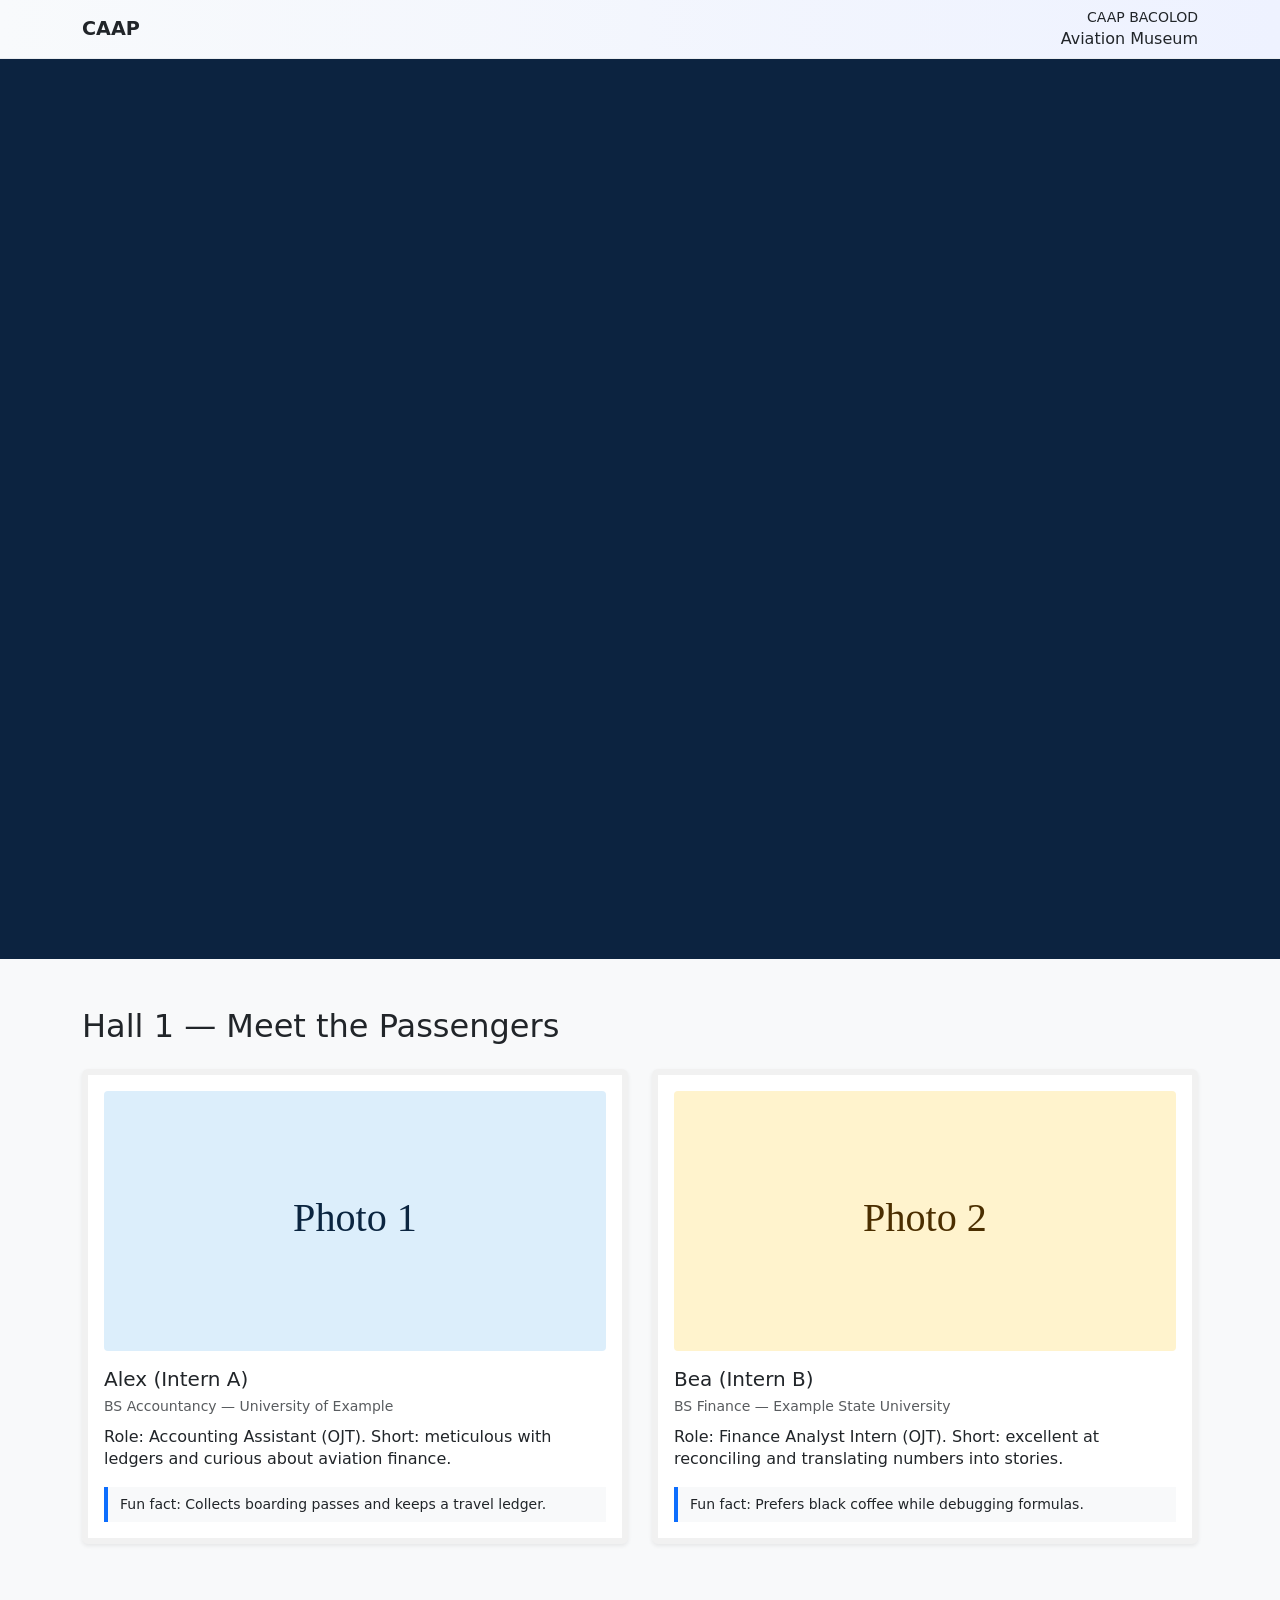
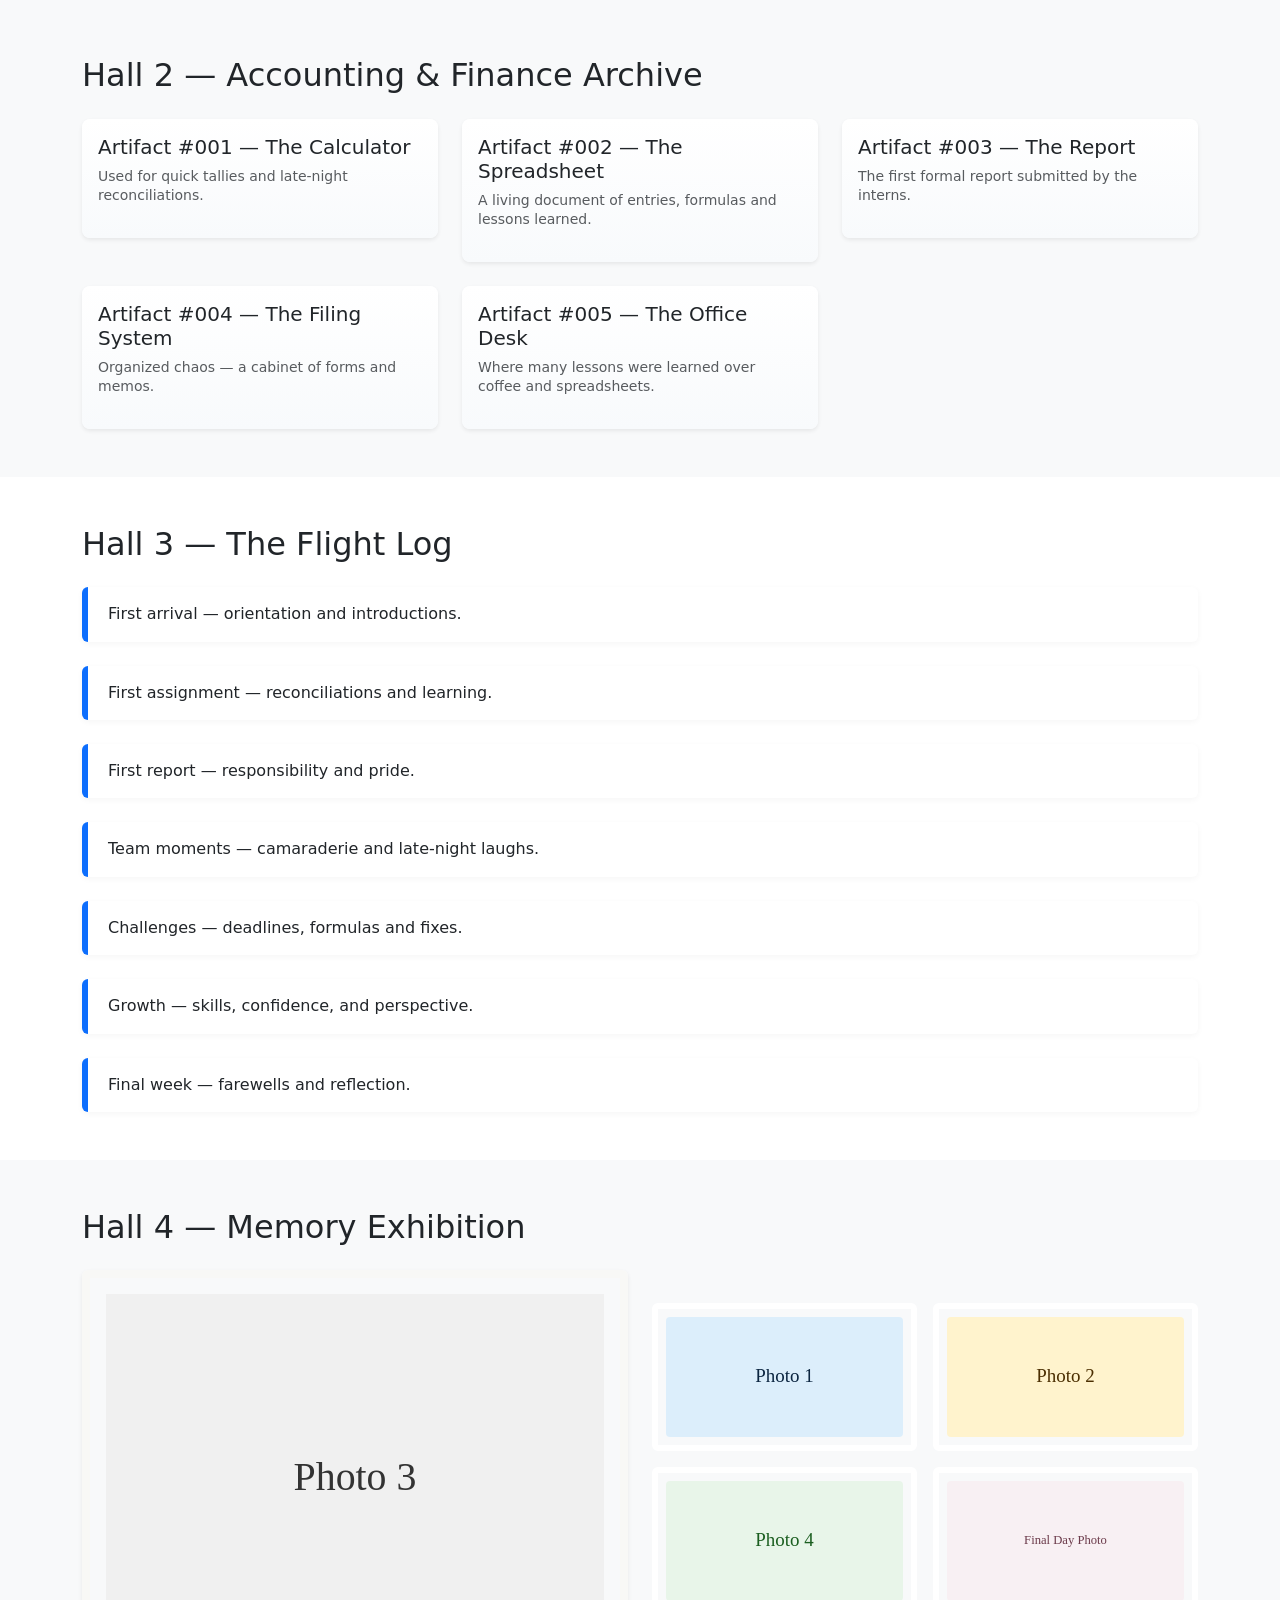
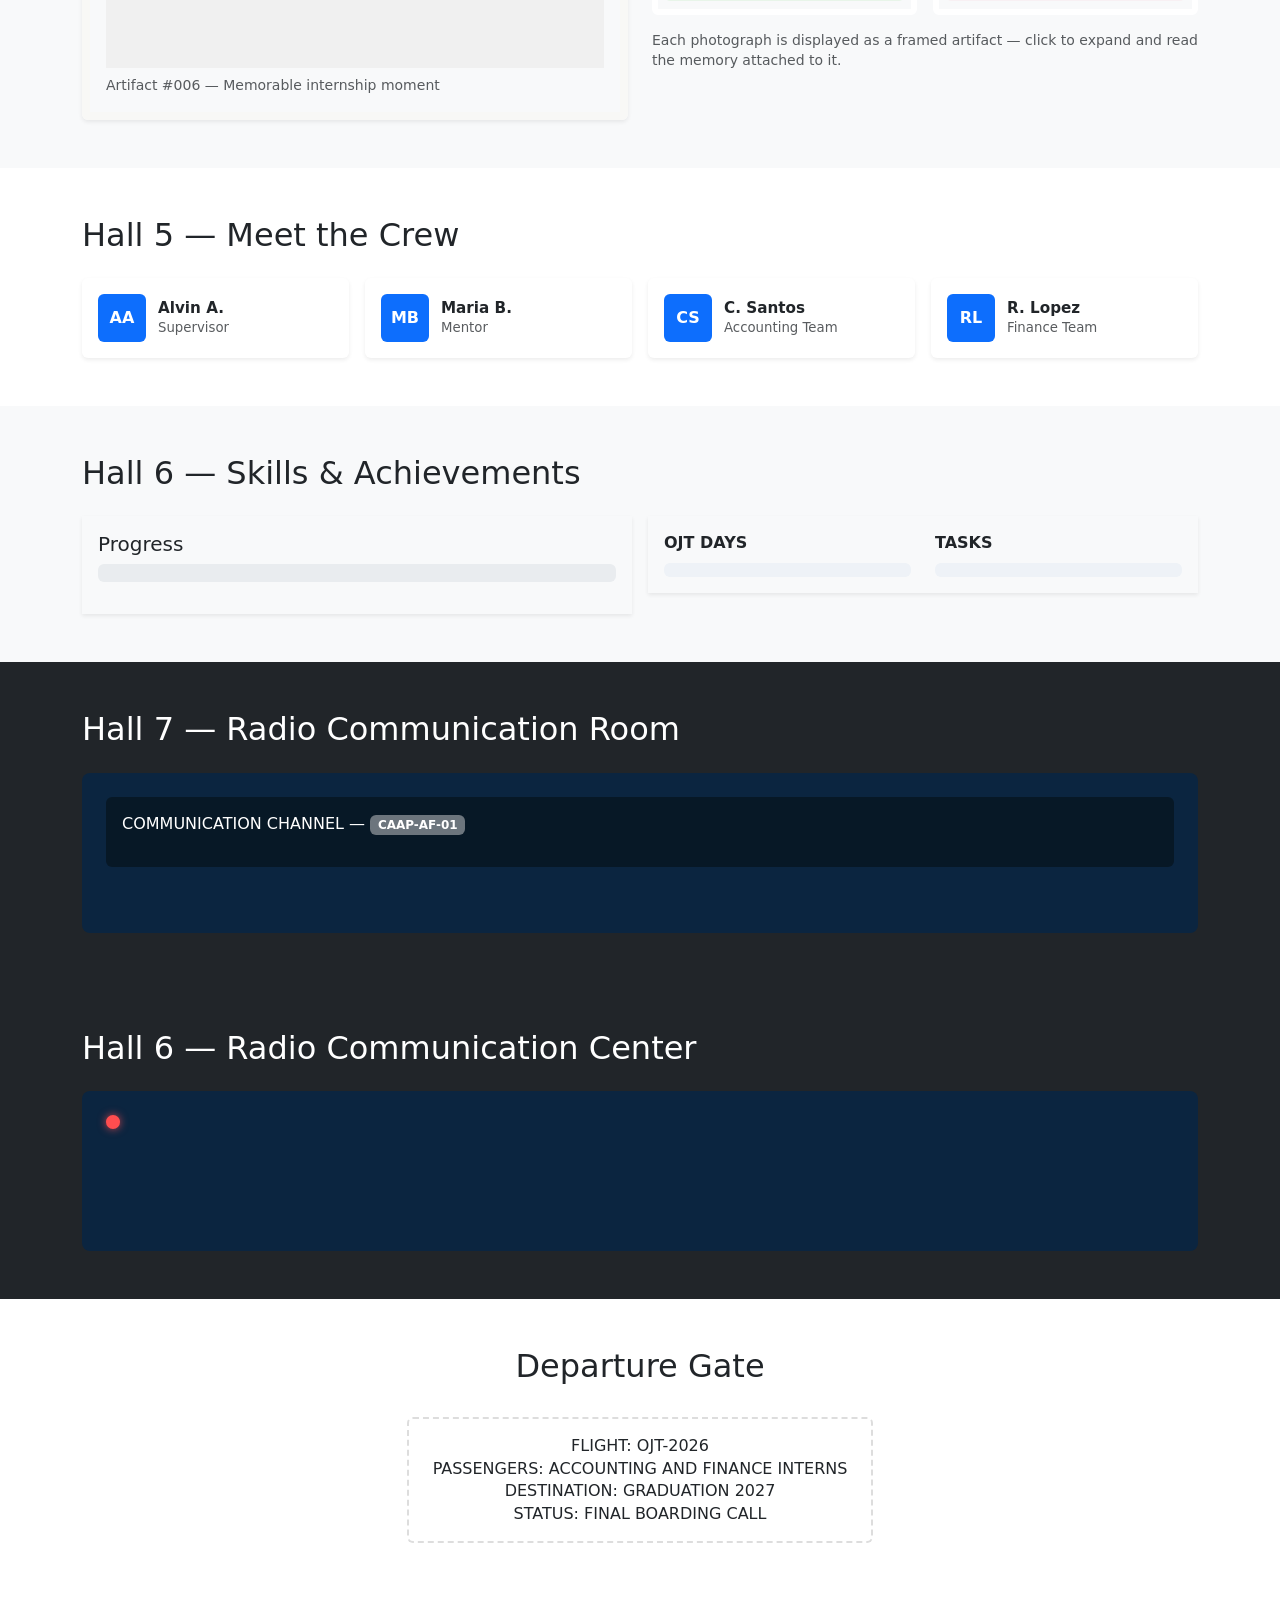
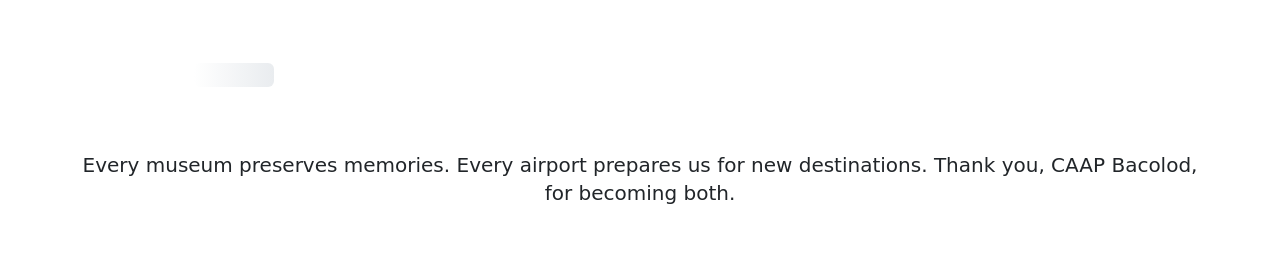
==== index.html @ 92a91099 "Initial commit" ====
<!doctype html>
<html lang="en">
  <head>
    <meta charset="utf-8">
    <meta name="viewport" content="width=device-width, initial-scale=1">
    <title>CAAP Bacolod Aviation Museum — OJT 2026</title>
    <link href="https://cdn.jsdelivr.net/npm/bootstrap@5.3.2/dist/css/bootstrap.min.css" rel="stylesheet">
    <link href="https://unpkg.com/aos@2.3.4/dist/aos.css" rel="stylesheet">
    <link rel="stylesheet" href="style.css">
  </head>
  <body>

    <header class="museum-header">
      <div class="container d-flex align-items-center justify-content-between py-2">
        <div class="logo" id="caapLogo">CAAP</div>
        <div class="header-title text-end">
          <div class="small">CAAP BACOLOD</div>
          <div class="muted">Aviation Museum</div>
        </div>
      </div>
    </header>

    <!-- Landing / Museum Entrance -->
    <main>
      <section id="landing" class="landing d-flex align-items-center justify-content-center">
        <div class="landing-inner text-center">
          <h1 class="display-5">CAAP BACOLOD</h1>
          <h2 class="mt-2">AVIATION MUSEUM</h2>
          <h3 class="fw-bold mt-3">Special Exhibition — Two Interns. One Journey.</h3>
          <p class="lead">Accounting & Finance Unit — OJT 2026</p>

          <div class="boarding row g-3 justify-content-center my-4">
            <div class="col-11 col-md-5">
              <div class="boarding-pass p-3 shadow-sm">
                <div class="d-flex align-items-center">
                  <img src="images/photo1.svg" alt="Interns" class="rounded me-3" width="80">
                  <div class="flex-grow-1 text-start">
                    <div class="fw-bold">Alex (Intern A)</div>
                    <small class="text-muted">University of Example • BS Accountancy</small>
                    <div class="mt-1 small">OJT Intern — Flight: OJT-2026 — Destination: Graduation 2027</div>
                  </div>
                </div>
              </div>
            </div>
            <div class="col-11 col-md-5">
              <div class="boarding-pass p-3 shadow-sm">
                <div class="d-flex align-items-center">
                  <img src="images/intern2.svg" alt="Intern B" class="rounded me-3" width="80">
                  <div class="flex-grow-1 text-start">
                    <div class="fw-bold">Bea (Intern B)</div>
                    <small class="text-muted">Example State University • BS Finance</small>
                    <div class="mt-1 small">OJT Intern — Flight: OJT-2026 — Destination: Graduation 2027</div>
                  </div>
                </div>
              </div>
            </div>
          </div>

          <button id="enterBtn" class="btn btn-primary btn-lg">Enter Museum</button>
        </div>

        <div class="doors">
          <div class="door door-left"></div>
          <div class="door door-right"></div>
        </div>
      </section>

      <!-- Hall 1: Meet the Passengers (Museum Exhibits) -->
      <section id="hall1" class="py-5 bg-light">
        <div class="container">
          <h2 class="mb-4">Hall 1 — Meet the Passengers</h2>
          <div class="row g-4" id="passengers">
            <div class="col-md-6" data-aos="fade-up">
              <figure class="exhibit">
                <div class="frame p-3 bg-white shadow-sm">
                  <img src="images/photo1.svg" alt="Interns photo" class="w-100 exhibit-photo">
                  <figcaption class="mt-3 text-start">
                    <h5 class="mb-1">Alex (Intern A)</h5>
                    <small class="text-muted">BS Accountancy — University of Example</small>
                    <p class="mt-2">Role: Accounting Assistant (OJT). Short: meticulous with ledgers and curious about aviation finance.</p>
                    <div class="museum-plaque small">Fun fact: Collects boarding passes and keeps a travel ledger.</div>
                  </figcaption>
                </div>
              </figure>
            </div>

            <div class="col-md-6" data-aos="fade-up" data-aos-delay="80">
              <figure class="exhibit">
                <div class="frame p-3 bg-white shadow-sm">
                  <img src="images/photo2.svg" alt="Team photo" class="w-100 exhibit-photo">
                  <figcaption class="mt-3 text-start">
                    <h5 class="mb-1">Bea (Intern B)</h5>
                    <small class="text-muted">BS Finance — Example State University</small>
                    <p class="mt-2">Role: Finance Analyst Intern (OJT). Short: excellent at reconciling and translating numbers into stories.</p>
                    <div class="museum-plaque small">Fun fact: Prefers black coffee while debugging formulas.</div>
                  </figcaption>
                </div>
              </figure>
            </div>
          </div>
        </div>
      </section>

      <!-- Hall 2: Accounting & Finance Archive (Artifacts) -->
      <section id="hall2" class="py-5 bg-light">
        <div class="container">
          <h2 class="mb-4">Hall 2 — Accounting & Finance Archive</h2>
          <div class="row g-4" id="artifacts">
            <div class="col-md-4" data-aos="fade-up">
              <div class="artifact-card p-3 shadow-sm" data-artifact="calculator">
                <h5>Artifact #001 — The Calculator</h5>
                <p class="small text-muted">Used for quick tallies and late-night reconciliations.</p>
              </div>
            </div>
            <div class="col-md-4" data-aos="fade-up" data-aos-delay="60">
              <div class="artifact-card p-3 shadow-sm" data-artifact="spreadsheet">
                <h5>Artifact #002 — The Spreadsheet</h5>
                <p class="small text-muted">A living document of entries, formulas and lessons learned.</p>
              </div>
            </div>
            <div class="col-md-4" data-aos="fade-up" data-aos-delay="120">
              <div class="artifact-card p-3 shadow-sm" data-artifact="report">
                <h5>Artifact #003 — The Report</h5>
                <p class="small text-muted">The first formal report submitted by the interns.</p>
              </div>
            </div>
            <div class="col-md-4" data-aos="fade-up" data-aos-delay="180">
              <div class="artifact-card p-3 shadow-sm" data-artifact="filing">
                <h5>Artifact #004 — The Filing System</h5>
                <p class="small text-muted">Organized chaos — a cabinet of forms and memos.</p>
              </div>
            </div>
            <div class="col-md-4" data-aos="fade-up" data-aos-delay="240">
              <div class="artifact-card p-3 shadow-sm" data-artifact="desk">
                <h5>Artifact #005 — The Office Desk</h5>
                <p class="small text-muted">Where many lessons were learned over coffee and spreadsheets.</p>
              </div>
            </div>
          </div>
        </div>
      </section>

      <!-- Hall 3: The Flight Log (Timeline / Runway) -->
      <section id="hall3" class="py-5">
        <div class="container">
          <h2 class="mb-4">Hall 3 — The Flight Log</h2>
          <div class="flight-path" id="flightPath">
            <div class="fp-item" data-day="DAY 01">First arrival — orientation and introductions.</div>
            <div class="fp-item" data-day="FIRST ASSIGNMENT">First assignment — reconciliations and learning.</div>
            <div class="fp-item" data-day="FIRST REPORT">First report — responsibility and pride.</div>
            <div class="fp-item" data-day="TEAM MOMENTS">Team moments — camaraderie and late-night laughs.</div>
            <div class="fp-item" data-day="CHALLENGES">Challenges — deadlines, formulas and fixes.</div>
            <div class="fp-item" data-day="GROWTH">Growth — skills, confidence, and perspective.</div>
            <div class="fp-item" data-day="FINAL WEEK">Final week — farewells and reflection.</div>
          </div>
        </div>
      </section>

      <!-- Hall 4: Memory Exhibition (only five photos used as artifacts) -->
      <section id="hall4" class="py-5 bg-light">
        <div class="container">
          <h2 class="mb-4">Hall 4 — Memory Exhibition</h2>
          <div class="row g-4 align-items-center">
            <div class="col-lg-6" data-aos="zoom-in">
              <div class="frame-large p-3 shadow-sm">
                <img id="heroPhoto" src="images/photo3.svg" alt="Memorable moment" class="w-100">
                <div class="caption mt-2 small text-muted">Artifact #006 — Memorable internship moment</div>
              </div>
            </div>
            <div class="col-lg-6">
              <div class="row g-3">
                <div class="col-6" data-aos="fade-up"><div class="frame-sm p-2"><img src="images/photo1.svg" class="w-100" data-caption="Photo of the two interns"></div></div>
                <div class="col-6" data-aos="fade-up" data-aos-delay="60"><div class="frame-sm p-2"><img src="images/photo2.svg" class="w-100" data-caption="Accounting & Finance team"></div></div>
                <div class="col-6" data-aos="fade-up" data-aos-delay="120"><div class="frame-sm p-2"><img src="images/photo4.svg" class="w-100" data-caption="Office / workplace"></div></div>
                <div class="col-6" data-aos="fade-up" data-aos-delay="180"><div class="frame-sm p-2"><img src="images/photo5.svg" class="w-100" data-caption="Final day / farewell"></div></div>
              </div>
              <p class="mt-3 small text-muted">Each photograph is displayed as a framed artifact — click to expand and read the memory attached to it.</p>
            </div>
          </div>
        </div>
      </section>

      <!-- Hall 5: Meet the Crew (ID cards and messages) -->
      <section id="hall5" class="py-5">
        <div class="container">
          <h2 class="mb-4">Hall 5 — Meet the Crew</h2>
          <div class="row g-3" id="crewWall">
            <div class="col-6 col-md-3" data-aos="flip-left">
              <div class="id-card p-3 shadow-sm" data-person="sup1"><div class="initials">AA</div><div class="info"><strong>Alvin A.</strong><div class="small text-muted">Supervisor</div></div></div>
            </div>
            <div class="col-6 col-md-3" data-aos="flip-left" data-aos-delay="60">
              <div class="id-card p-3 shadow-sm" data-person="mentor1"><div class="initials">MB</div><div class="info"><strong>Maria B.</strong><div class="small text-muted">Mentor</div></div></div>
            </div>
            <div class="col-6 col-md-3" data-aos="flip-left" data-aos-delay="120">
              <div class="id-card p-3 shadow-sm" data-person="acct1"><div class="initials">CS</div><div class="info"><strong>C. Santos</strong><div class="small text-muted">Accounting Team</div></div></div>
            </div>
            <div class="col-6 col-md-3" data-aos="flip-left" data-aos-delay="180">
              <div class="id-card p-3 shadow-sm" data-person="fin1"><div class="initials">RL</div><div class="info"><strong>R. Lopez</strong><div class="small text-muted">Finance Team</div></div></div>
            </div>
          </div>
        </div>
      </section>

      <!-- Hall 6: Skills & Achievements -->
      <section id="hall6" class="py-5 bg-light">
        <div class="container">
          <h2 class="mb-4">Hall 6 — Skills & Achievements</h2>
          <div class="row g-3">
            <div class="col-md-6">
              <div class="achievement-panel p-3 shadow-sm">
                <h5>Progress</h5>
                <div class="progress mt-2" style="height:18px;"><div id="overallProgress" class="progress-bar bg-info" role="progressbar" style="width:0%"></div></div>
                <div class="mt-3 d-flex gap-2 flex-wrap" id="badges"></div>
              </div>
            </div>
            <div class="col-md-6">
              <div class="stats p-3 shadow-sm">
                <div class="row">
                  <div class="col-6"><strong>OJT DAYS</strong><div class="meter" data-value="85"></div></div>
                  <div class="col-6"><strong>TASKS</strong><div class="meter" data-value="124"></div></div>
                </div>
              </div>
            </div>
          </div>
        </div>
      </section>

      <!-- Hall 7: Radio Communication Room -->
      <section id="hall7" class="py-5 text-white bg-dark">
        <div class="container">
          <h2 class="mb-4">Hall 7 — Radio Communication Room</h2>
          <div class="radio-box p-4">
            <div class="comm-panel">
              <div class="channel">COMMUNICATION CHANNEL — <span class="badge bg-secondary">CAAP-AF-01</span></div>
              <div id="radioFeed" class="mt-3"></div>
            </div>
          </div>
        </div>
      </section>

      <!-- Hall 6: Radio Communication Center -->
      <section id="hall6" class="py-5 text-white bg-dark">
        <div class="container">
          <h2 class="mb-4">Hall 6 — Radio Communication Center</h2>
          <div class="radio-box p-4">
            <div class="comm-indicator" id="commIndicator"></div>
            <div id="radioMessages" class="mt-3"></div>
          </div>
        </div>
      </section>

      <!-- Final Hall: Departure Gate -->
      <section id="final" class="py-5">
        <div class="container text-center">
          <h2>Departure Gate</h2>
          <div class="departure-board my-4">
            <div>FLIGHT: <span>OJT-2026</span></div>
            <div>PASSENGERS: <span>ACCOUNTING AND FINANCE INTERNS</span></div>
            <div>DESTINATION: <span>GRADUATION 2027</span></div>
            <div class="status">STATUS: <span>FINAL BOARDING CALL</span></div>
          </div>

          <div class="runway">
            <div class="plane" id="plane"></div>
          </div>

          <p class="mt-4 lead">Every museum preserves memories. Every airport prepares us for new destinations.
            Thank you, CAAP Bacolod, for becoming both.</p>
        </div>
      </section>

    </main>

    <!-- Lightbox -->
    <div id="lightbox" class="lightbox" aria-hidden="true">
      <div class="lightbox-inner">
        <button id="lbClose" class="btn-close btn-close-white"></button>
        <img id="lbImage" src="" alt="">
        <div id="lbCaption" class="caption"></div>
      </div>
    </div>

    <!-- Artifact Modal -->
    <div class="modal fade" id="artifactModal" tabindex="-1">
      <div class="modal-dialog modal-dialog-centered">
        <div class="modal-content">
          <div class="modal-header">
            <h5 class="modal-title" id="artifactTitle">Artifact</h5>
            <button type="button" class="btn-close" data-bs-dismiss="modal"></button>
          </div>
          <div class="modal-body" id="artifactBody">
            <p>Details about the artifact.</p>
          </div>
        </div>
      </div>
    </div>

    <!-- Secret modal -->
    <div class="modal fade" id="secretModal" tabindex="-1">
      <div class="modal-dialog modal-lg modal-dialog-centered">
        <div class="modal-content">
          <div class="modal-header">
            <h5 class="modal-title">Secret Staff Photographs</h5>
            <button type="button" class="btn-close" data-bs-dismiss="modal"></button>
          </div>
          <div class="modal-body">
            <div class="row g-3">
              <div class="col-6"><img src="images/staff1.svg" class="img-fluid"></div>
              <div class="col-6"><img src="images/staff2.svg" class="img-fluid"></div>
            </div>
          </div>
        </div>
      </div>
    </div>

    <script src="https://cdn.jsdelivr.net/npm/bootstrap@5.3.2/dist/js/bootstrap.bundle.min.js"></script>
    <script src="https://cdnjs.cloudflare.com/ajax/libs/gsap/3.12.2/gsap.min.js"></script>
    <script src="https://unpkg.com/aos@2.3.4/dist/aos.js"></script>
    <script src="script.js"></script>
  </body>
</html>
---- style.css ----
:root{
  --accent:#0d6efd;
  --muted:#6c757d;
}
*{box-sizing:border-box}
body{font-family:system-ui,-apple-system,Segoe UI,Roboto,'Helvetica Neue',Arial;line-height:1.4}
.museum-header{background:linear-gradient(90deg,#f8fafc, #eef2ff);border-bottom:1px solid #e9ecef}
.logo{font-weight:700;font-size:1.2rem;cursor:pointer}

.landing{height:100vh;position:relative;background:linear-gradient(180deg,#0b2a45 0%, #06364f 60%);color:#fff}
.landing-inner{max-width:980px}
.landing h1{letter-spacing:2px}
.boarding-pass{background:rgba(255,255,255,0.06);border-radius:8px}
.doors{position:absolute;inset:0;pointer-events:none}
.door{position:absolute;top:0;bottom:0;width:50%;background:#0c2340}
.door-left{left:0}
.door-right{right:0}

/* Exhibits */
.exhibit .frame{border:6px solid #f1f1f1;border-radius:6px}
.exhibit-photo{height:260px;object-fit:cover;border-radius:4px}
.museum-plaque{background:#f8f9fa;border-left:4px solid var(--accent);padding:0.5rem 0.75rem;margin-top:0.5rem}

/* Artifact cards */
.artifact-card{background:linear-gradient(180deg,#fff,#f8fafc);border-radius:8px;cursor:pointer}
.artifact-card:hover{transform:translateY(-4px)}

/* Flight path timeline */
.flight-path{display:flex;flex-direction:column;gap:1.5rem}
.fp-item{background:#fff;padding:1rem 1.25rem;border-radius:6px;border-left:6px solid var(--accent);box-shadow:0 2px 6px rgba(0,0,0,0.04)}

/* Memory Exhibition frames */
.frame-large{border:8px solid #f8f8f6;border-radius:6px}
.frame-sm{border:6px solid #fff;border-radius:6px}
.frame-sm img{height:120px;object-fit:cover;border-radius:4px}

/* Crew ID cards */
.id-card{display:flex;gap:0.75rem;align-items:center;border-radius:6px;background:#fff}
.id-card .initials{width:48px;height:48px;border-radius:6px;background:#0d6efd;color:#fff;display:flex;align-items:center;justify-content:center;font-weight:700}
.id-card .info{font-size:.95rem}

/* Achievements & badges */
.achievement-panel .badge-item{padding:.4rem .6rem;border-radius:6px;background:#eef2ff;margin-right:.5rem}
.meter{height:14px;background:#eef2f7;border-radius:6px;margin-top:.5rem}
.meter::after{content:'';display:block;height:100%;width:0;background:linear-gradient(90deg,#0d6efd,#00b5ff);border-radius:6px}

/* Radio room */
.comm-panel{background:#071826;padding:1rem;border-radius:6px}
.radio-box{min-height:180px;border-radius:8px}

/* Final board and dimming */
.dimmed{filter:grayscale(.2) brightness(.7)}

@media (prefers-reduced-motion: reduce){
  *{transition:none!important;animation:none!important}
}

/* Passenger cards */
.passenger-card{transition:transform .28s ease}
.passenger-card:hover{transform:translateY(-6px)}
.passenger-card .reveal{height:0;overflow:hidden;transition:height .28s ease;padding:0 1rem}
.passenger-card:hover .reveal{height:48px;padding:0.75rem 1rem}

/* Crew card flip */
.crew-card{perspective:1000px;cursor:pointer}
.crew-card > div{width:100%;height:220px;border-radius:8px;background:#fff;backface-visibility:hidden;transform-style:preserve-3d;transition:transform .6s}
.crew-card .card-front{background:#f8f9fa}
.crew-card .card-back{background:#fff;transform:rotateY(180deg);position:absolute;left:0;top:0;right:0;bottom:0;padding:1rem}
.crew-card.flipped .card-front{transform:rotateY(180deg)}
.crew-card.flipped .card-back{transform:rotateY(360deg)}

.panel{background:rgba(255,255,255,0.03);border-radius:6px}
.panel .stat{font-size:2rem;font-weight:700}

.gallery img{width:100%;height:180px;object-fit:cover;border-radius:6px;transition:transform .25s ease}
.artifact:hover img{transform:scale(1.06)}
.artifact figcaption{text-align:center;margin-top:.5rem;color:var(--muted)}

.timeline{display:flex;flex-direction:column;gap:1rem}
.timeline-item{padding:1rem;border-left:3px solid var(--accent);background:#fff;border-radius:4px}

.radio-box{min-height:160px;background:#0b2540;border-radius:8px}
.comm-indicator{width:14px;height:14px;background:#ff4d4f;border-radius:50%;box-shadow:0 0 8px rgba(255,77,79,.8);animation:blink 1.3s infinite}
@keyframes blink{0%,100%{opacity:1}50%{opacity:.25}}

.departure-board{display:inline-block;padding:1rem 1.5rem;border:2px dashed #ddd;border-radius:6px}
.runway{height:160px;position:relative;overflow:hidden}
.plane{width:80px;height:24px;background:linear-gradient(90deg,#fff,#e9ecef);position:absolute;left:10%;top:60%;border-radius:6px}

/* Lightbox */
.lightbox{position:fixed;inset:0;display:none;align-items:center;justify-content:center;background:rgba(0,0,0,.8);z-index:2000}
.lightbox .lightbox-inner{position:relative;max-width:90%;max-height:90%}
.lightbox img{max-width:100%;max-height:80vh;border-radius:6px}
.lightbox .caption{color:#fff;text-align:center;margin-top:.5rem}

/* Misc */
.btn-primary{background:var(--accent);border-color:var(--accent)}

/* Paper airplane */
.paper-plane{position:fixed;z-index:9999;width:48px;height:48px;pointer-events:none;transform:translate(-50%,-50%)}

@media(min-width:768px){.landing h1{font-size:2.25rem}}
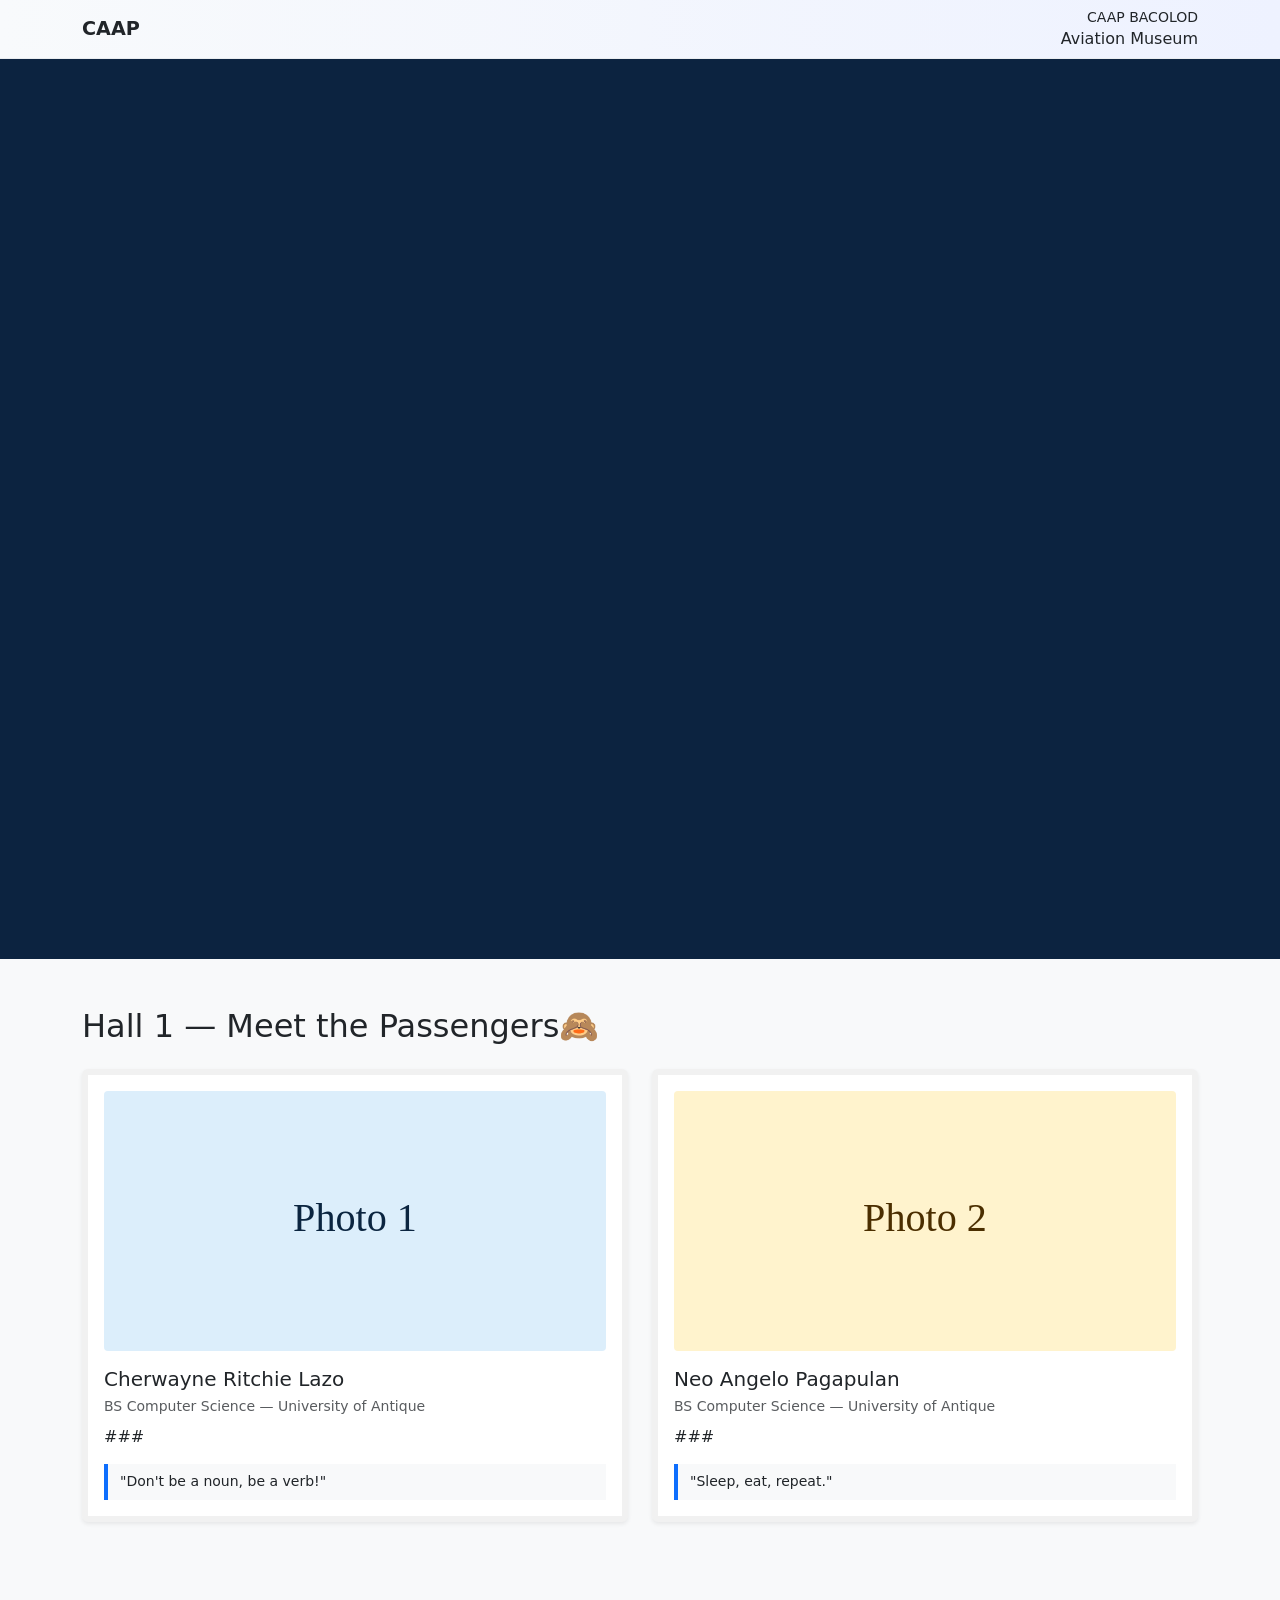
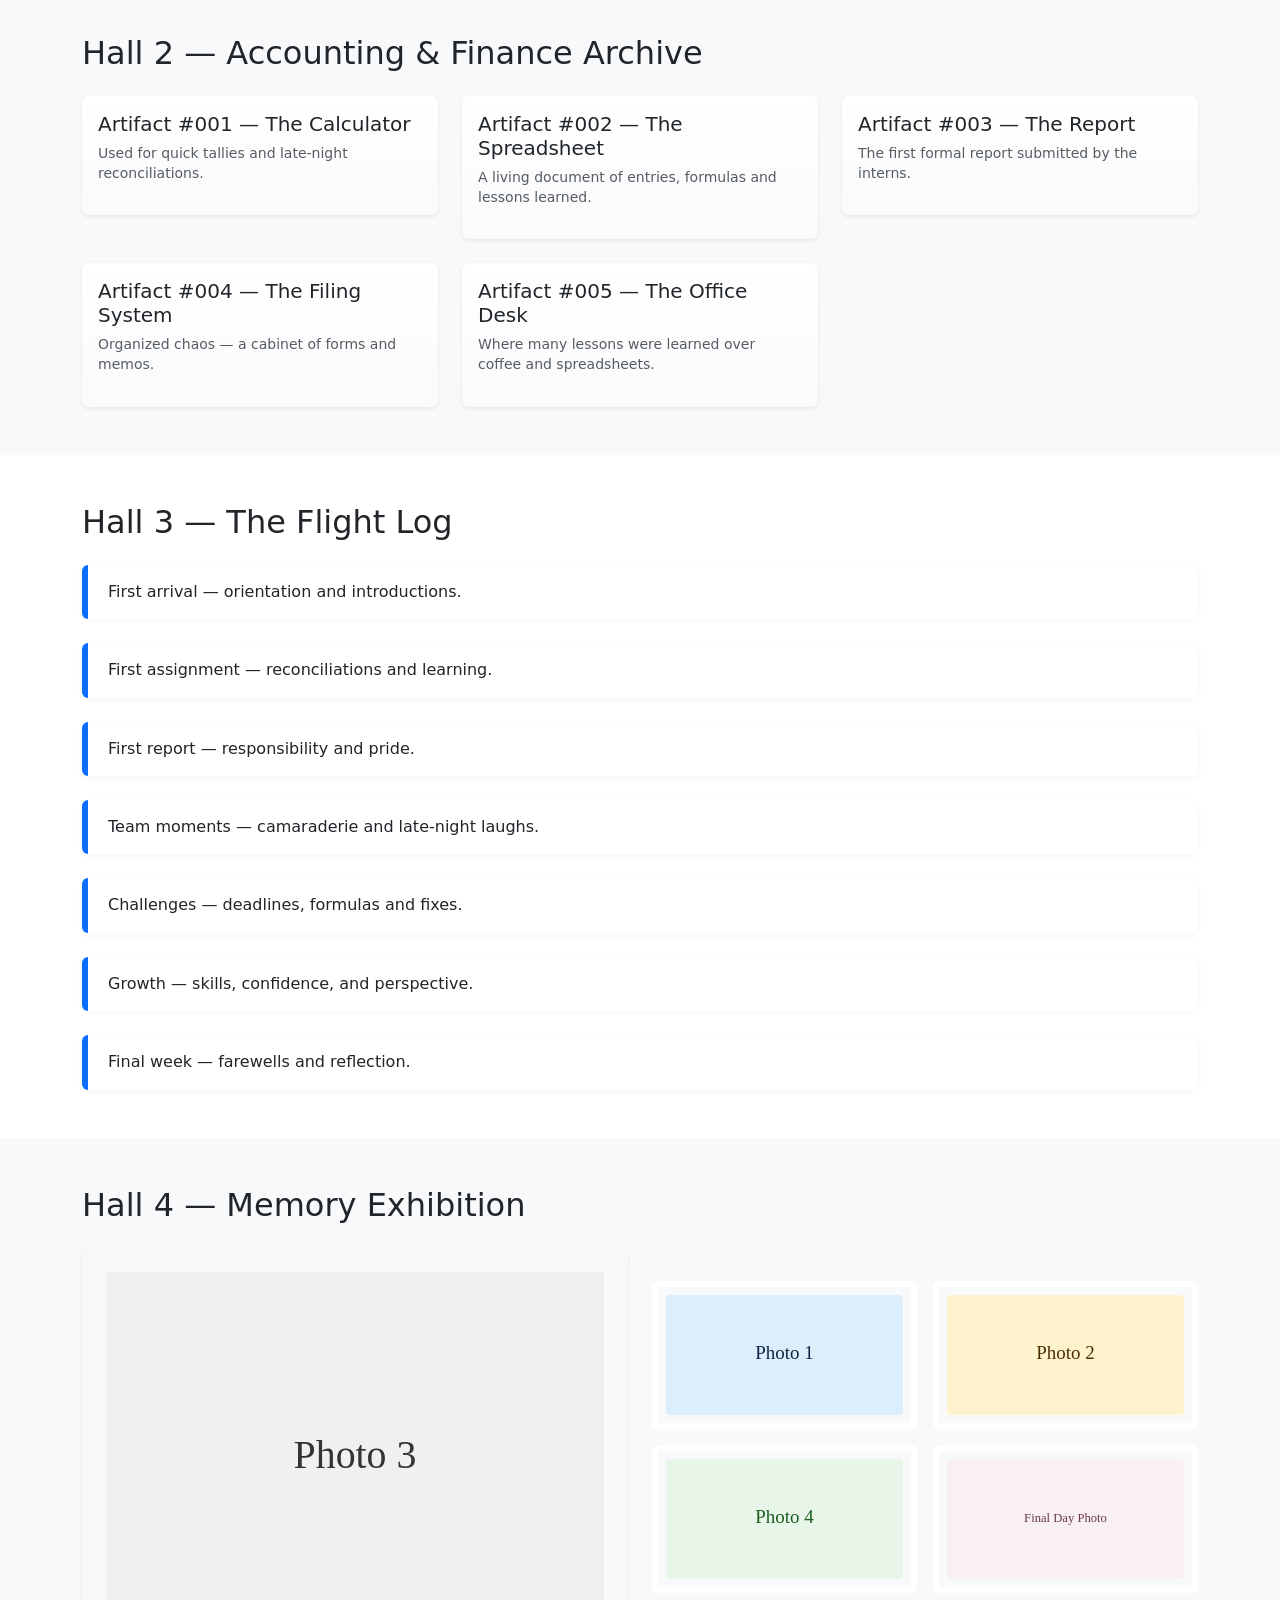
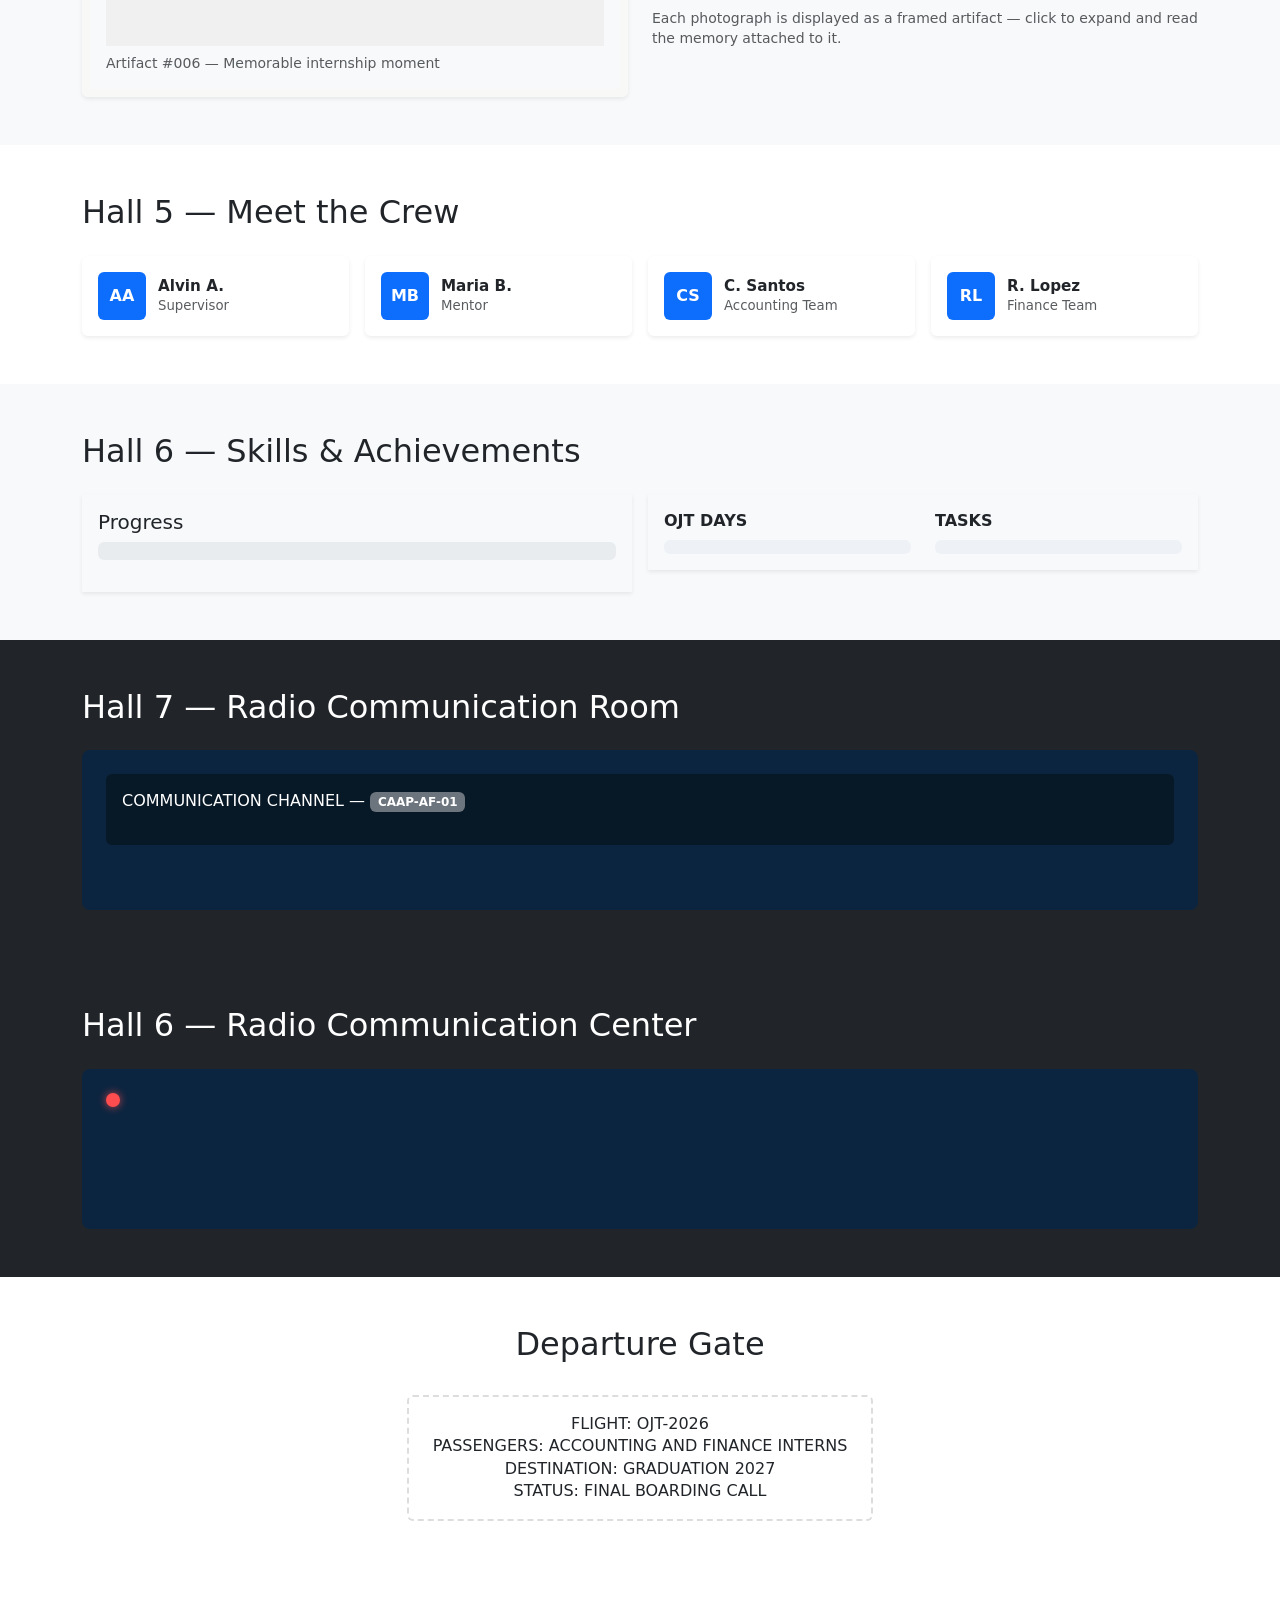
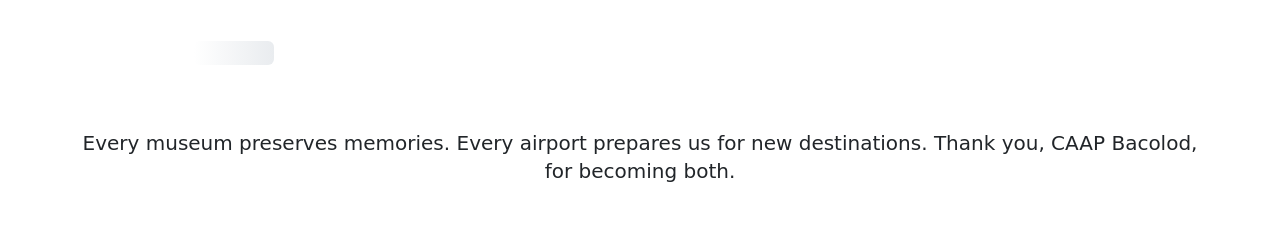
==== commit 12e4d391: "Update" ====
--- a/index.html
+++ b/index.html
@@ -68,17 +68,17 @@
       <!-- Hall 1: Meet the Passengers (Museum Exhibits) -->
       <section id="hall1" class="py-5 bg-light">
         <div class="container">
-          <h2 class="mb-4">Hall 1 — Meet the Passengers</h2>
+          <h2 class="mb-4">Hall 1 — Meet the Passengers🙈</h2>
           <div class="row g-4" id="passengers">
             <div class="col-md-6" data-aos="fade-up">
               <figure class="exhibit">
                 <div class="frame p-3 bg-white shadow-sm">
                   <img src="images/photo1.svg" alt="Interns photo" class="w-100 exhibit-photo">
                   <figcaption class="mt-3 text-start">
-                    <h5 class="mb-1">Alex (Intern A)</h5>
-                    <small class="text-muted">BS Accountancy — University of Example</small>
-                    <p class="mt-2">Role: Accounting Assistant (OJT). Short: meticulous with ledgers and curious about aviation finance.</p>
-                    <div class="museum-plaque small">Fun fact: Collects boarding passes and keeps a travel ledger.</div>
+                    <h5 class="mb-1">Cherwayne Ritchie Lazo</h5>
+                    <small class="text-muted">BS Computer Science — University of Antique</small>
+                    <p class="mt-2">###</p>
+                    <div class="museum-plaque small">"Don't be a noun, be a verb!"</div>
                   </figcaption>
                 </div>
               </figure>
@@ -89,10 +89,10 @@
                 <div class="frame p-3 bg-white shadow-sm">
                   <img src="images/photo2.svg" alt="Team photo" class="w-100 exhibit-photo">
                   <figcaption class="mt-3 text-start">
-                    <h5 class="mb-1">Bea (Intern B)</h5>
-                    <small class="text-muted">BS Finance — Example State University</small>
-                    <p class="mt-2">Role: Finance Analyst Intern (OJT). Short: excellent at reconciling and translating numbers into stories.</p>
-                    <div class="museum-plaque small">Fun fact: Prefers black coffee while debugging formulas.</div>
+                    <h5 class="mb-1">Neo Angelo Pagapulan</h5>
+                    <small class="text-muted">BS Computer Science — University of Antique</small>
+                    <p class="mt-2">###</p>
+                    <div class="museum-plaque small">"Sleep, eat, repeat."</div>
                   </figcaption>
                 </div>
               </figure>
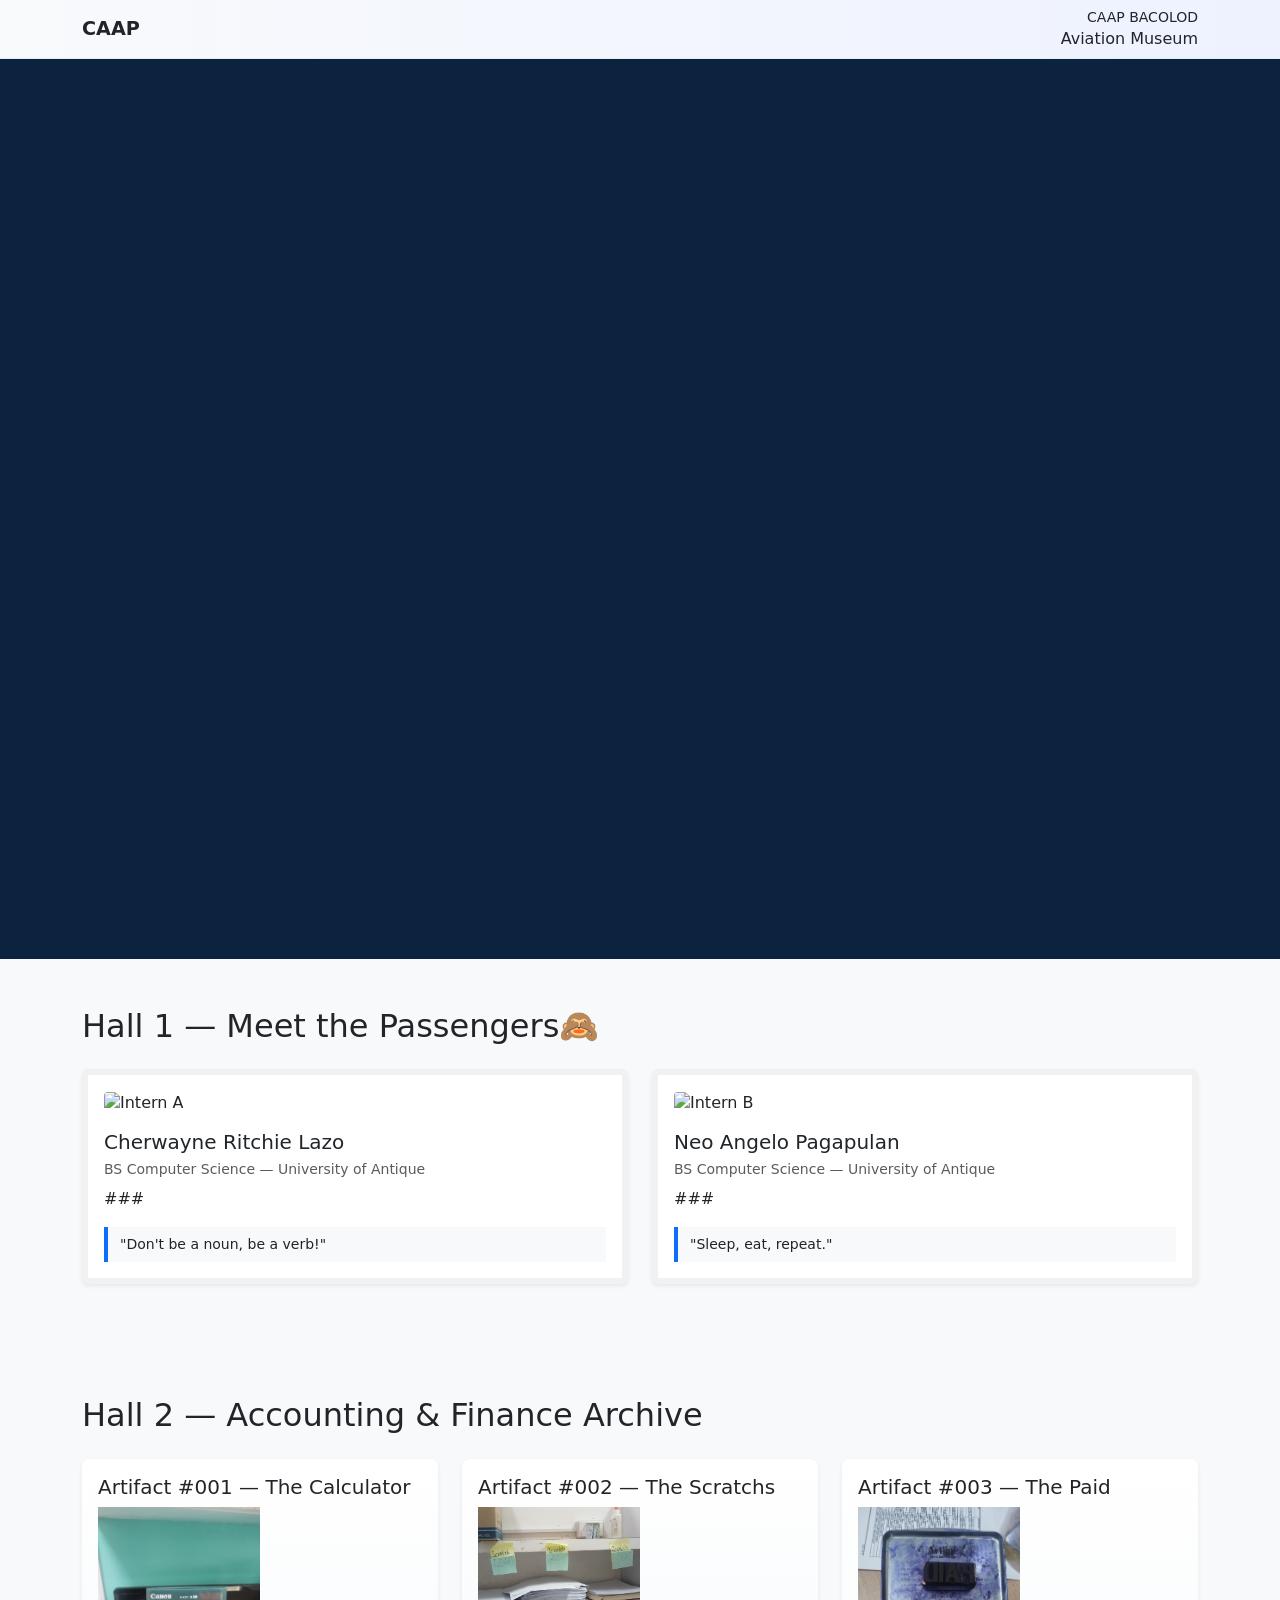
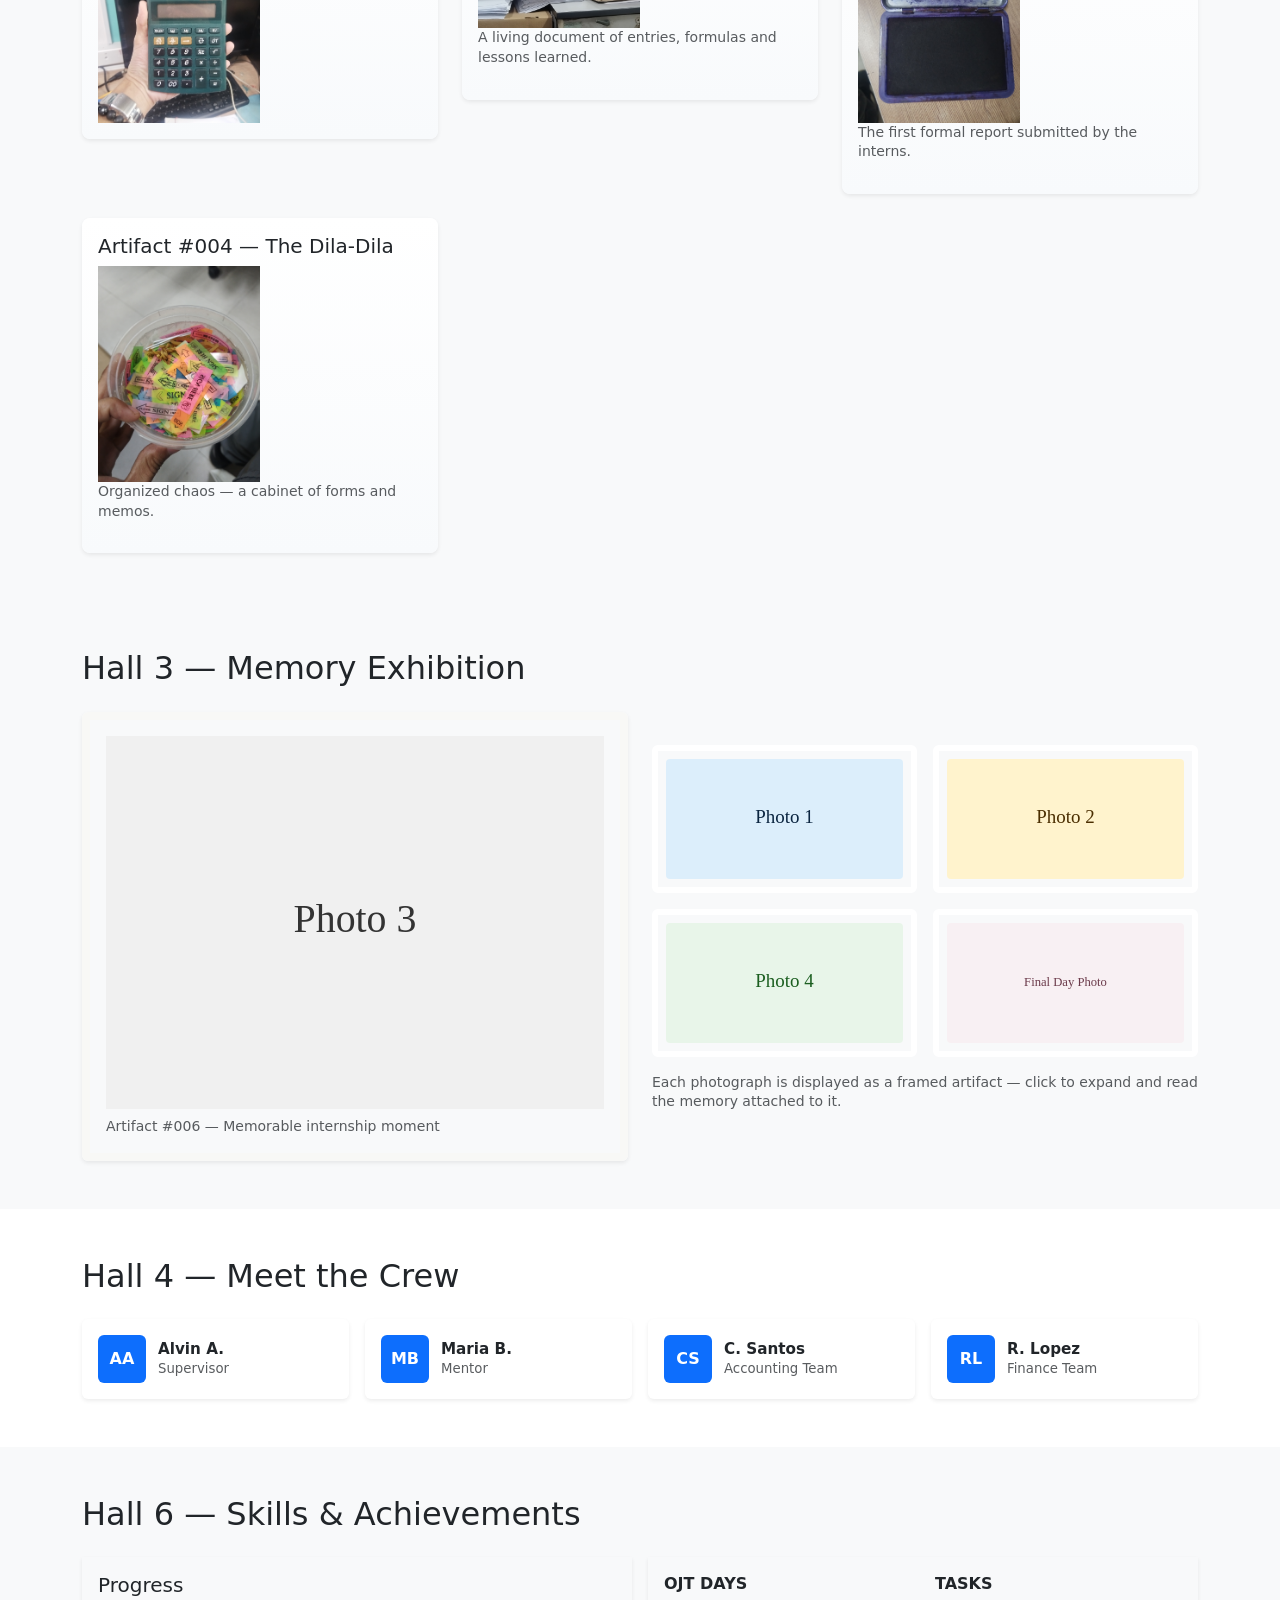
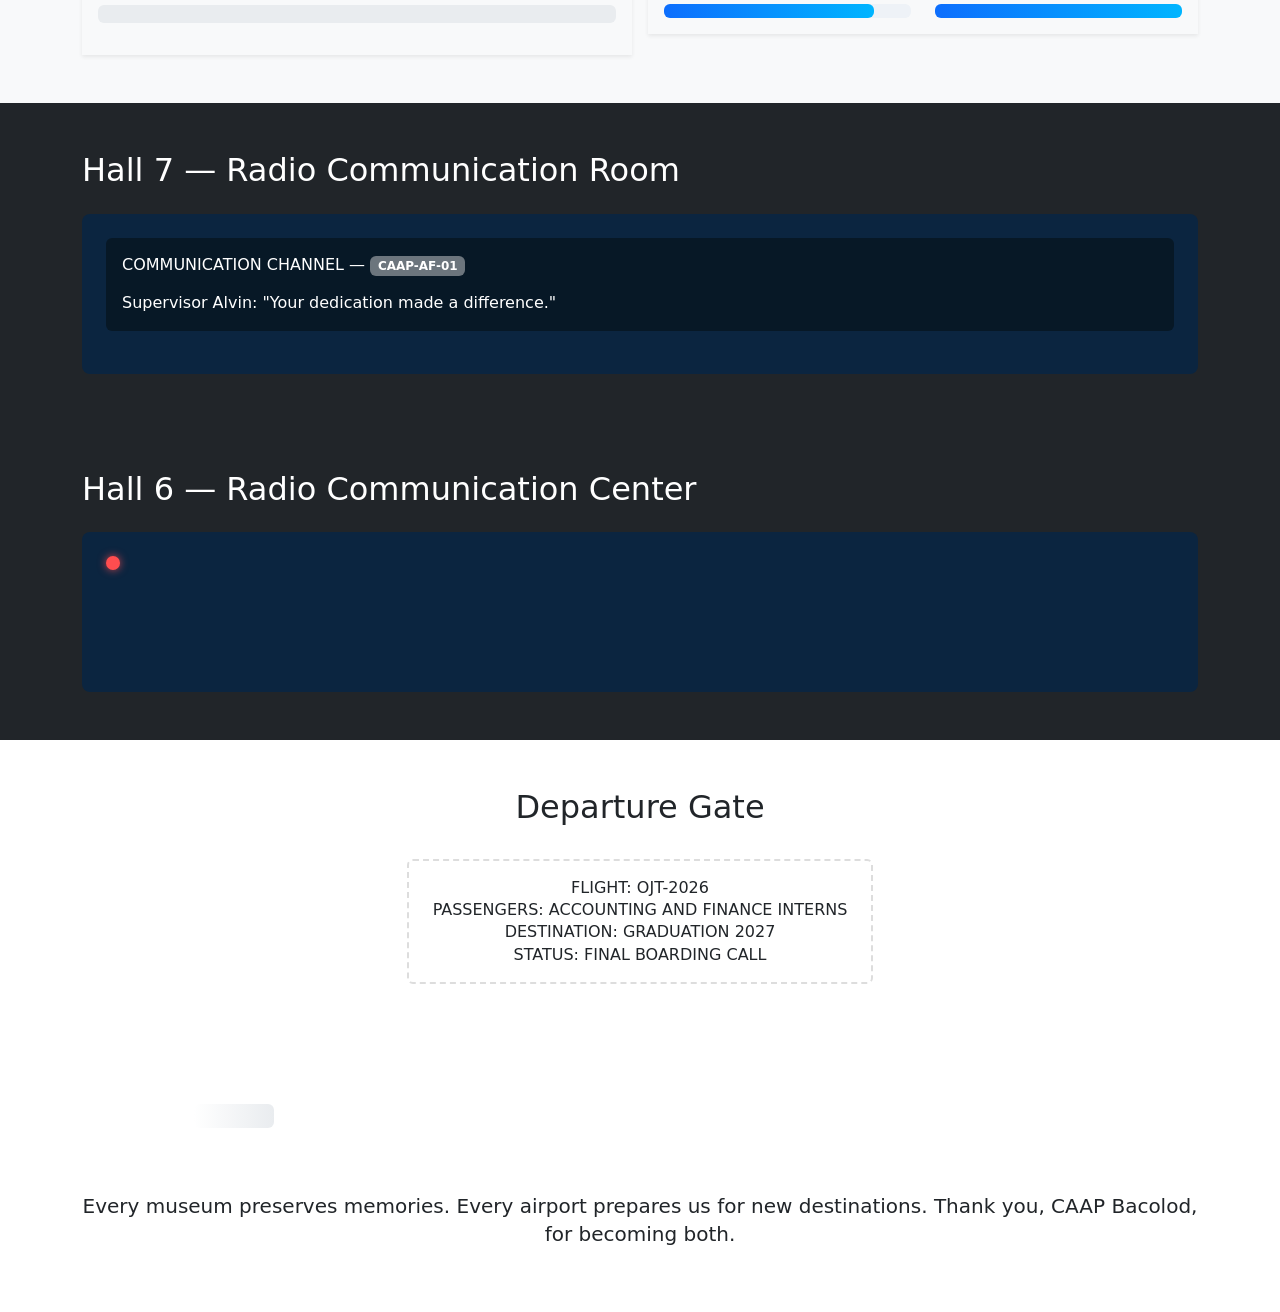
==== commit 56b8753d: "edited images" ====
--- a/index.html
+++ b/index.html
@@ -33,7 +33,7 @@
             <div class="col-11 col-md-5">
               <div class="boarding-pass p-3 shadow-sm">
                 <div class="d-flex align-items-center">
-                  <img src="images/photo1.svg" alt="Interns" class="rounded me-3" width="80">
+                  <img src="images/i1.svg" alt="Intern A" class="rounded me-3" width="80">
                   <div class="flex-grow-1 text-start">
                     <div class="fw-bold">Alex (Intern A)</div>
                     <small class="text-muted">University of Example • BS Accountancy</small>
@@ -45,7 +45,7 @@
             <div class="col-11 col-md-5">
               <div class="boarding-pass p-3 shadow-sm">
                 <div class="d-flex align-items-center">
-                  <img src="images/intern2.svg" alt="Intern B" class="rounded me-3" width="80">
+                  <img src="images/i2.svg" alt="Intern B" class="rounded me-3" width="80">
                   <div class="flex-grow-1 text-start">
                     <div class="fw-bold">Bea (Intern B)</div>
                     <small class="text-muted">Example State University • BS Finance</small>
@@ -73,7 +73,7 @@
             <div class="col-md-6" data-aos="fade-up">
               <figure class="exhibit">
                 <div class="frame p-3 bg-white shadow-sm">
-                  <img src="images/photo1.svg" alt="Interns photo" class="w-100 exhibit-photo">
+                  <img src="images/i1.svg" alt="Intern A" class="w-100 exhibit-photo">
                   <figcaption class="mt-3 text-start">
                     <h5 class="mb-1">Cherwayne Ritchie Lazo</h5>
                     <small class="text-muted">BS Computer Science — University of Antique</small>
@@ -87,7 +87,7 @@
             <div class="col-md-6" data-aos="fade-up" data-aos-delay="80">
               <figure class="exhibit">
                 <div class="frame p-3 bg-white shadow-sm">
-                  <img src="images/photo2.svg" alt="Team photo" class="w-100 exhibit-photo">
+                  <img src="images/i2.svg" alt="Intern B" class="w-100 exhibit-photo">
                   <figcaption class="mt-3 text-start">
                     <h5 class="mb-1">Neo Angelo Pagapulan</h5>
                     <small class="text-muted">BS Computer Science — University of Antique</small>
@@ -109,49 +109,30 @@
             <div class="col-md-4" data-aos="fade-up">
               <div class="artifact-card p-3 shadow-sm" data-artifact="calculator">
                 <h5>Artifact #001 — The Calculator</h5>
-                <p class="small text-muted">Used for quick tallies and late-night reconciliations.</p>
+                <div class="col-6"><img src="images/calculator.jpg" class="img-fluid" alt="Calculator"></div>
               </div>
             </div>
             <div class="col-md-4" data-aos="fade-up" data-aos-delay="60">
               <div class="artifact-card p-3 shadow-sm" data-artifact="spreadsheet">
-                <h5>Artifact #002 — The Spreadsheet</h5>
+                <h5>Artifact #002 — The Scratchs</h5>
+                <div class="col-6"><img src="images/scratchs.jpg" class="img-fluid" alt="Scratchs"></div>
                 <p class="small text-muted">A living document of entries, formulas and lessons learned.</p>
               </div>
             </div>
             <div class="col-md-4" data-aos="fade-up" data-aos-delay="120">
               <div class="artifact-card p-3 shadow-sm" data-artifact="report">
-                <h5>Artifact #003 — The Report</h5>
+                <h5>Artifact #003 — The Paid</h5>
+                <div class="col-6"><img src="images/paid.jpg" class="img-fluid" alt="Paid"></div>
                 <p class="small text-muted">The first formal report submitted by the interns.</p>
               </div>
             </div>
             <div class="col-md-4" data-aos="fade-up" data-aos-delay="180">
               <div class="artifact-card p-3 shadow-sm" data-artifact="filing">
-                <h5>Artifact #004 — The Filing System</h5>
+                <h5>Artifact #004 — The Dila-Dila</h5>
+                <div class="col-6"><img src="images/dila.jpg" class="img-fluid" alt="Dila-Dila"></div>
                 <p class="small text-muted">Organized chaos — a cabinet of forms and memos.</p>
               </div>
             </div>
-            <div class="col-md-4" data-aos="fade-up" data-aos-delay="240">
-              <div class="artifact-card p-3 shadow-sm" data-artifact="desk">
-                <h5>Artifact #005 — The Office Desk</h5>
-                <p class="small text-muted">Where many lessons were learned over coffee and spreadsheets.</p>
-              </div>
-            </div>
-          </div>
-        </div>
-      </section>
-
-      <!-- Hall 3: The Flight Log (Timeline / Runway) -->
-      <section id="hall3" class="py-5">
-        <div class="container">
-          <h2 class="mb-4">Hall 3 — The Flight Log</h2>
-          <div class="flight-path" id="flightPath">
-            <div class="fp-item" data-day="DAY 01">First arrival — orientation and introductions.</div>
-            <div class="fp-item" data-day="FIRST ASSIGNMENT">First assignment — reconciliations and learning.</div>
-            <div class="fp-item" data-day="FIRST REPORT">First report — responsibility and pride.</div>
-            <div class="fp-item" data-day="TEAM MOMENTS">Team moments — camaraderie and late-night laughs.</div>
-            <div class="fp-item" data-day="CHALLENGES">Challenges — deadlines, formulas and fixes.</div>
-            <div class="fp-item" data-day="GROWTH">Growth — skills, confidence, and perspective.</div>
-            <div class="fp-item" data-day="FINAL WEEK">Final week — farewells and reflection.</div>
           </div>
         </div>
       </section>
@@ -159,7 +140,7 @@
       <!-- Hall 4: Memory Exhibition (only five photos used as artifacts) -->
       <section id="hall4" class="py-5 bg-light">
         <div class="container">
-          <h2 class="mb-4">Hall 4 — Memory Exhibition</h2>
+          <h2 class="mb-4">Hall 3 — Memory Exhibition</h2>
           <div class="row g-4 align-items-center">
             <div class="col-lg-6" data-aos="zoom-in">
               <div class="frame-large p-3 shadow-sm">
@@ -183,7 +164,7 @@
       <!-- Hall 5: Meet the Crew (ID cards and messages) -->
       <section id="hall5" class="py-5">
         <div class="container">
-          <h2 class="mb-4">Hall 5 — Meet the Crew</h2>
+          <h2 class="mb-4">Hall 4 — Meet the Crew</h2>
           <div class="row g-3" id="crewWall">
             <div class="col-6 col-md-3" data-aos="flip-left">
               <div class="id-card p-3 shadow-sm" data-person="sup1"><div class="initials">AA</div><div class="info"><strong>Alvin A.</strong><div class="small text-muted">Supervisor</div></div></div>
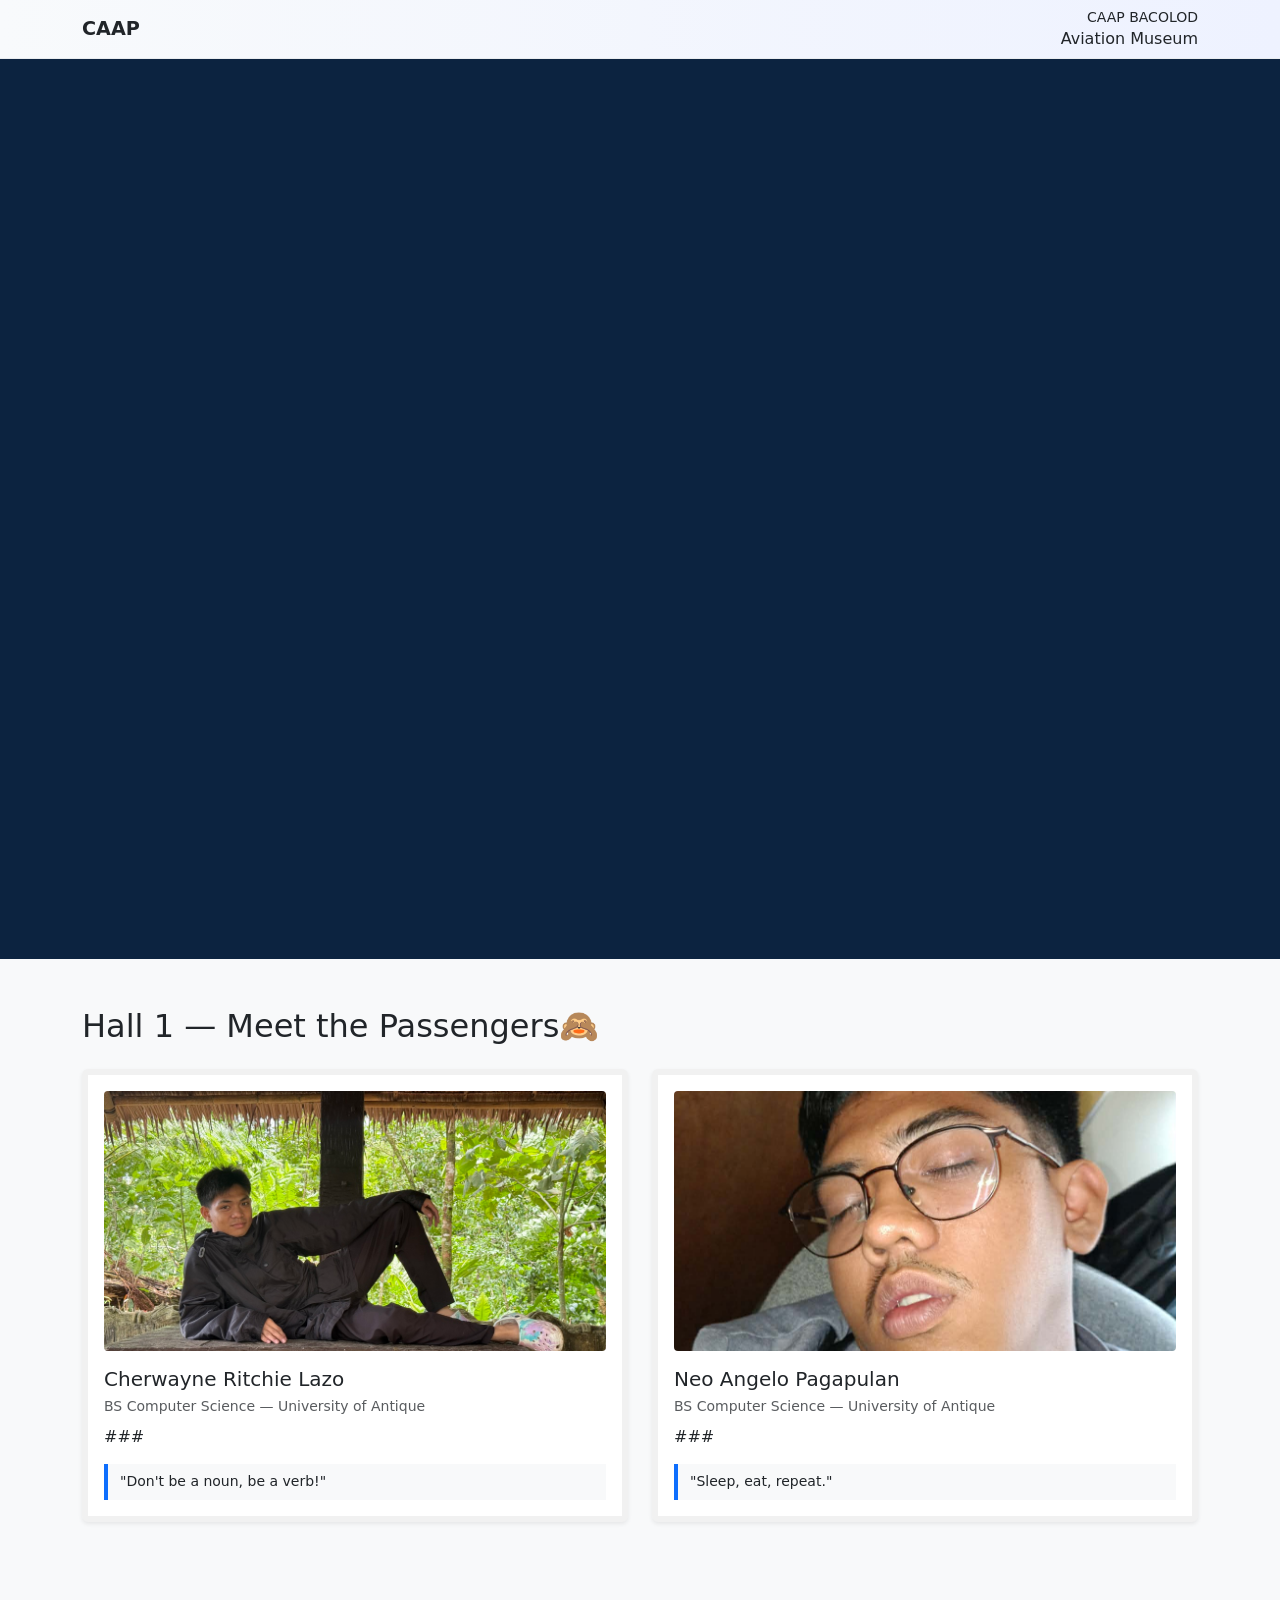
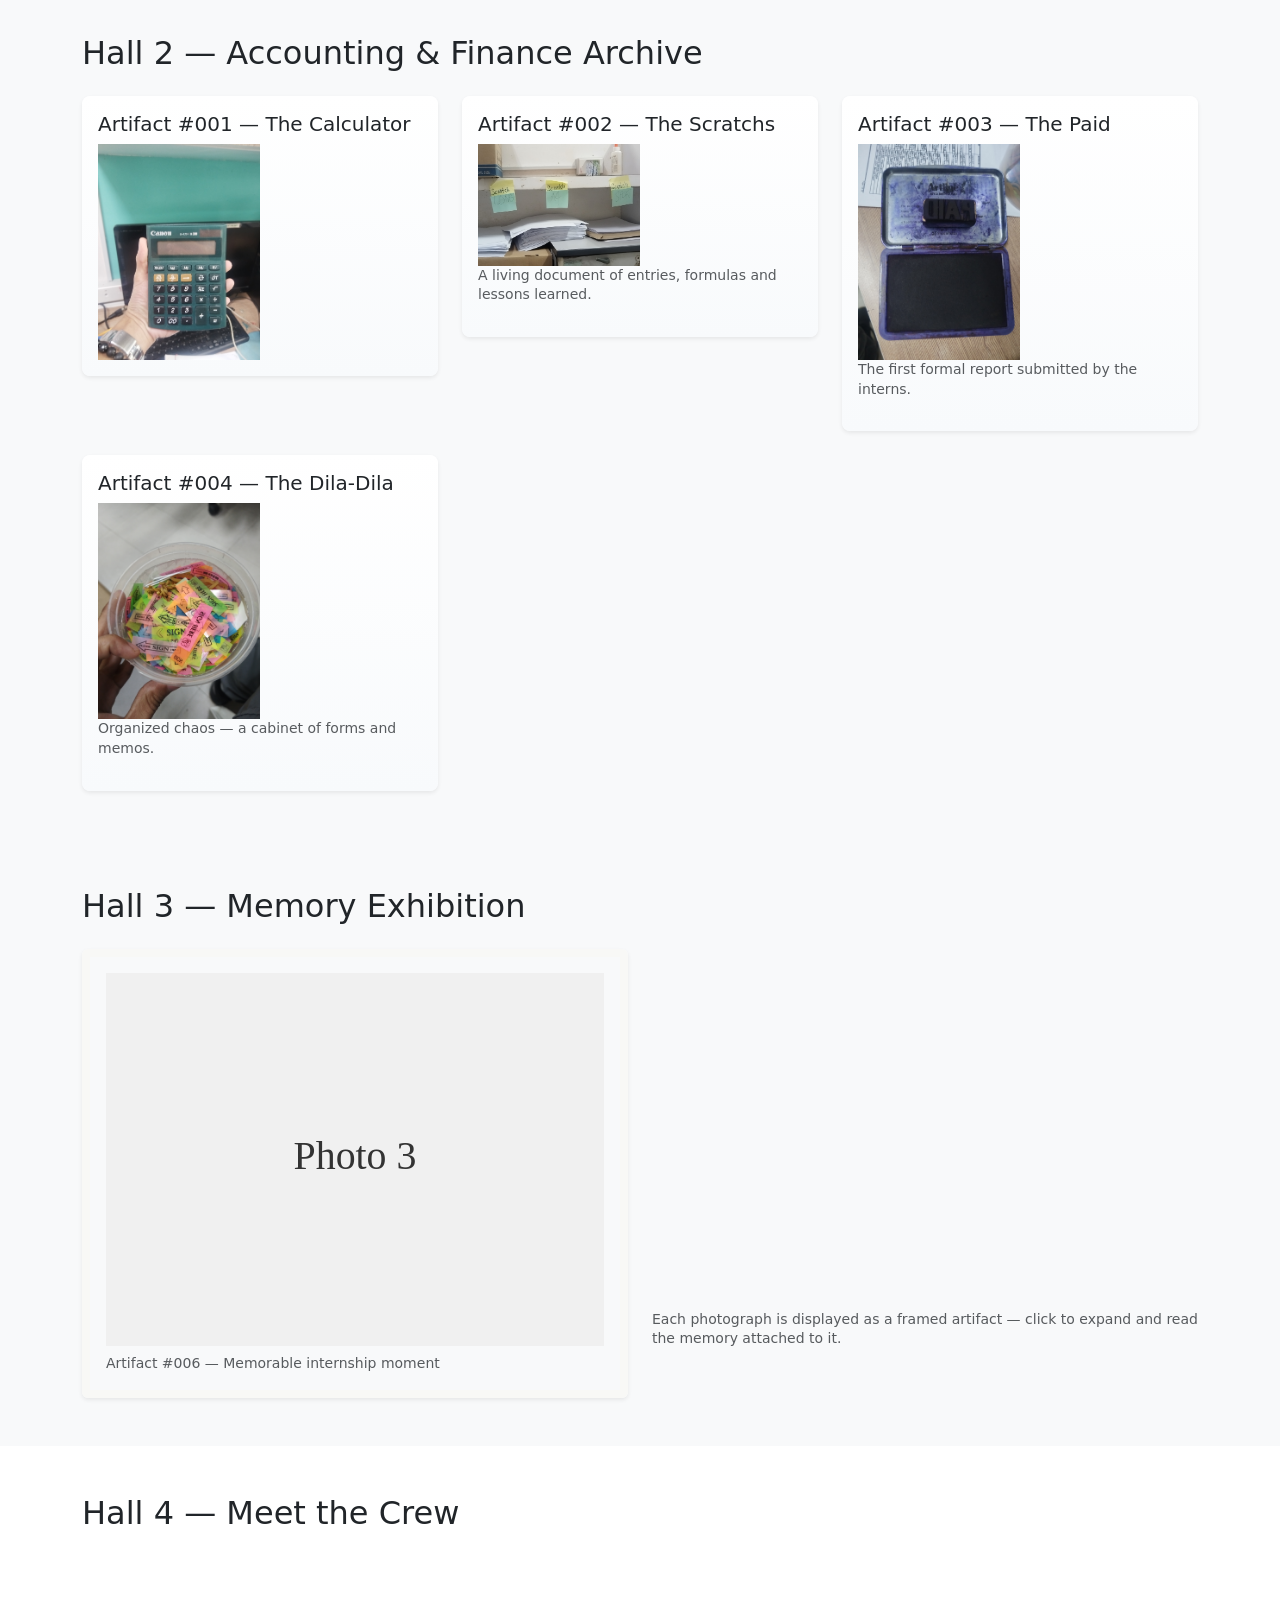
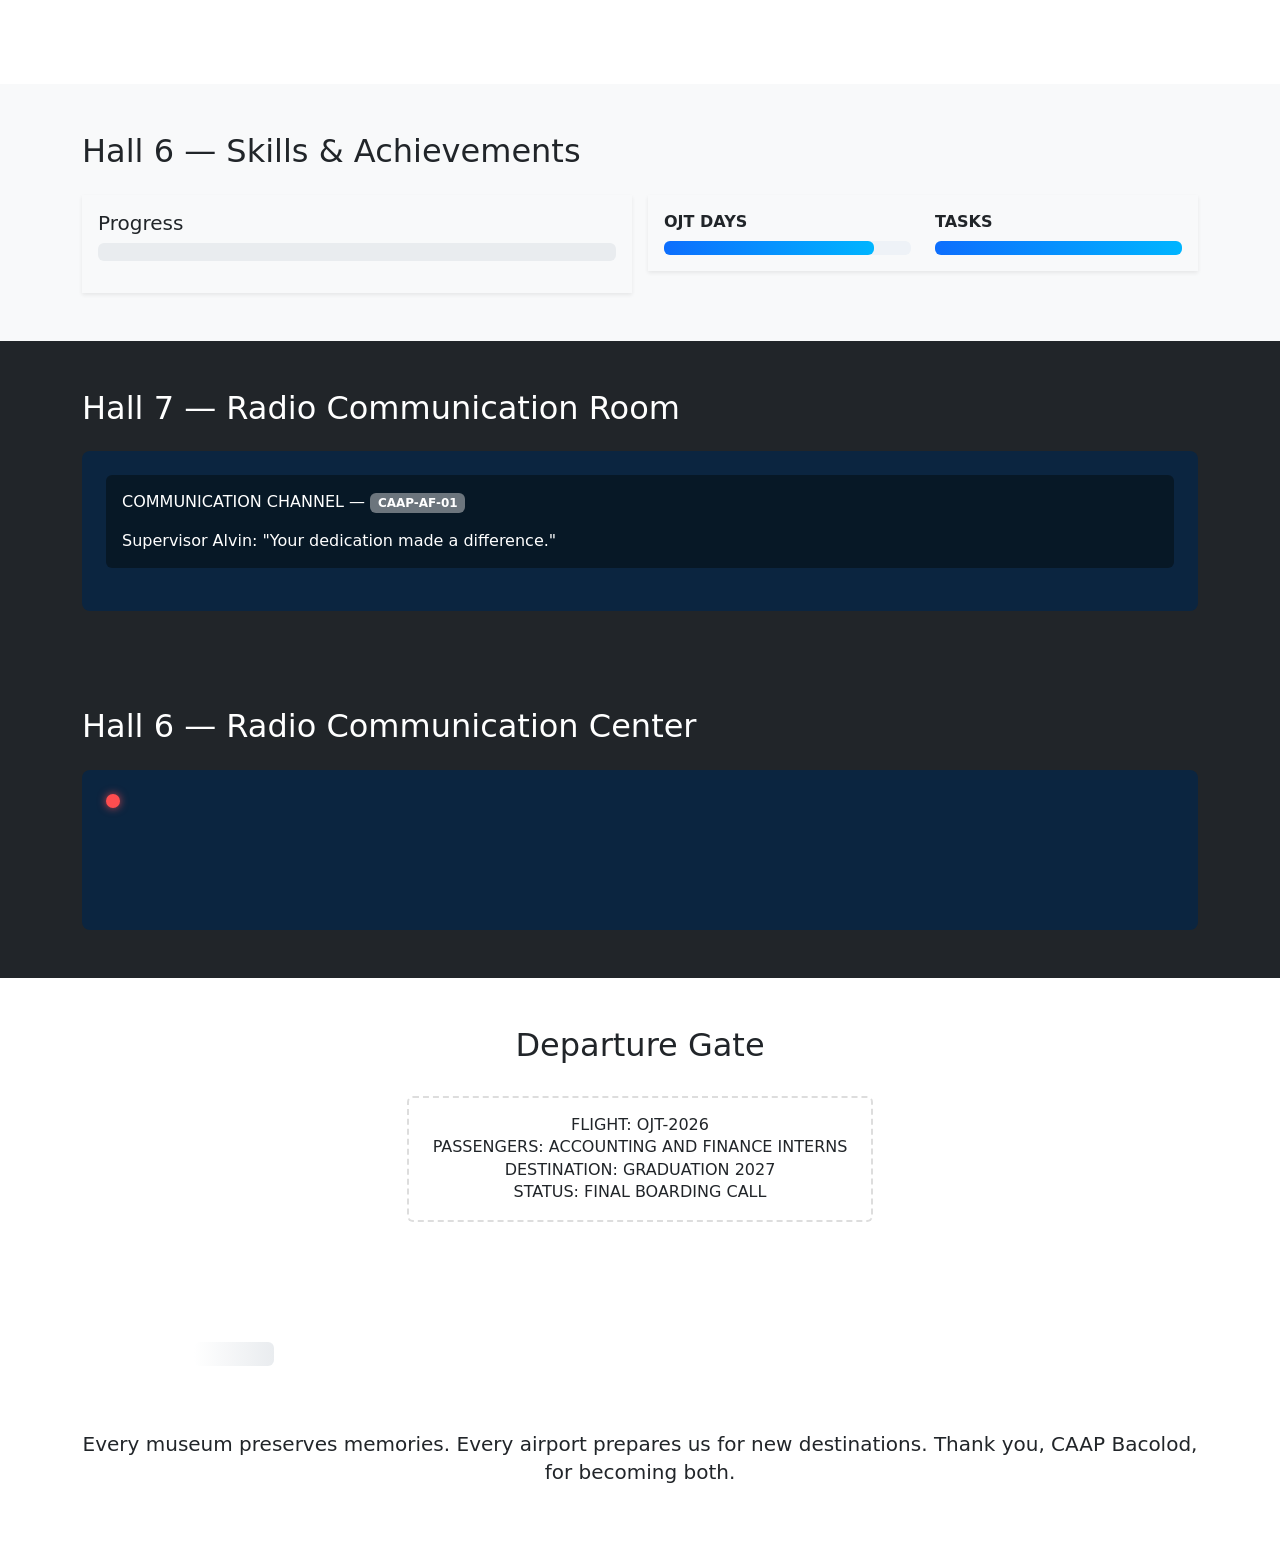
==== commit e7e819ff: "updated image" ====
--- a/index.html
+++ b/index.html
@@ -73,7 +73,7 @@
             <div class="col-md-6" data-aos="fade-up">
               <figure class="exhibit">
                 <div class="frame p-3 bg-white shadow-sm">
-                  <img src="images/i1.svg" alt="Intern A" class="w-100 exhibit-photo">
+                  <img src="images/i1.jpeg" alt="Intern A" class="w-100 exhibit-photo">
                   <figcaption class="mt-3 text-start">
                     <h5 class="mb-1">Cherwayne Ritchie Lazo</h5>
                     <small class="text-muted">BS Computer Science — University of Antique</small>
@@ -87,7 +87,7 @@
             <div class="col-md-6" data-aos="fade-up" data-aos-delay="80">
               <figure class="exhibit">
                 <div class="frame p-3 bg-white shadow-sm">
-                  <img src="images/i2.svg" alt="Intern B" class="w-100 exhibit-photo">
+                  <img src="images/i2.jpeg" alt="Intern B" class="w-100 exhibit-photo">
                   <figcaption class="mt-3 text-start">
                     <h5 class="mb-1">Neo Angelo Pagapulan</h5>
                     <small class="text-muted">BS Computer Science — University of Antique</small>
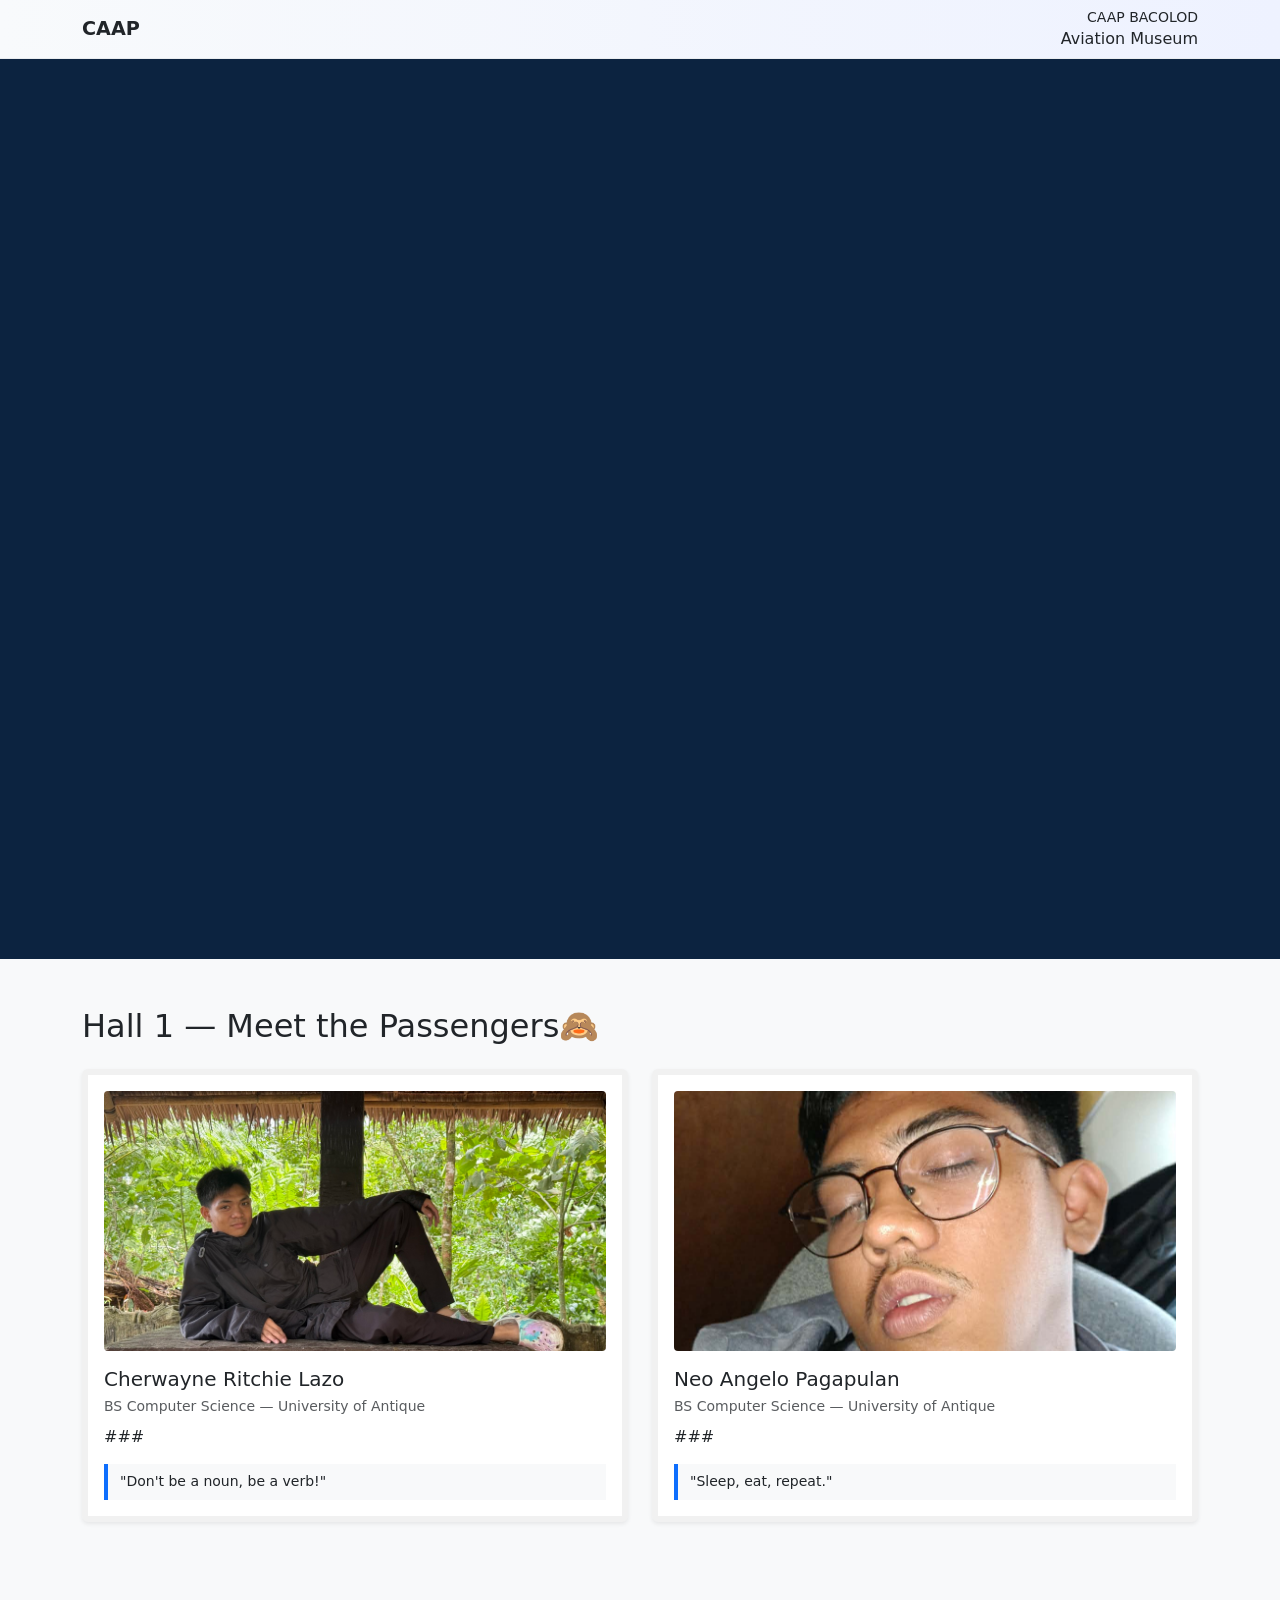
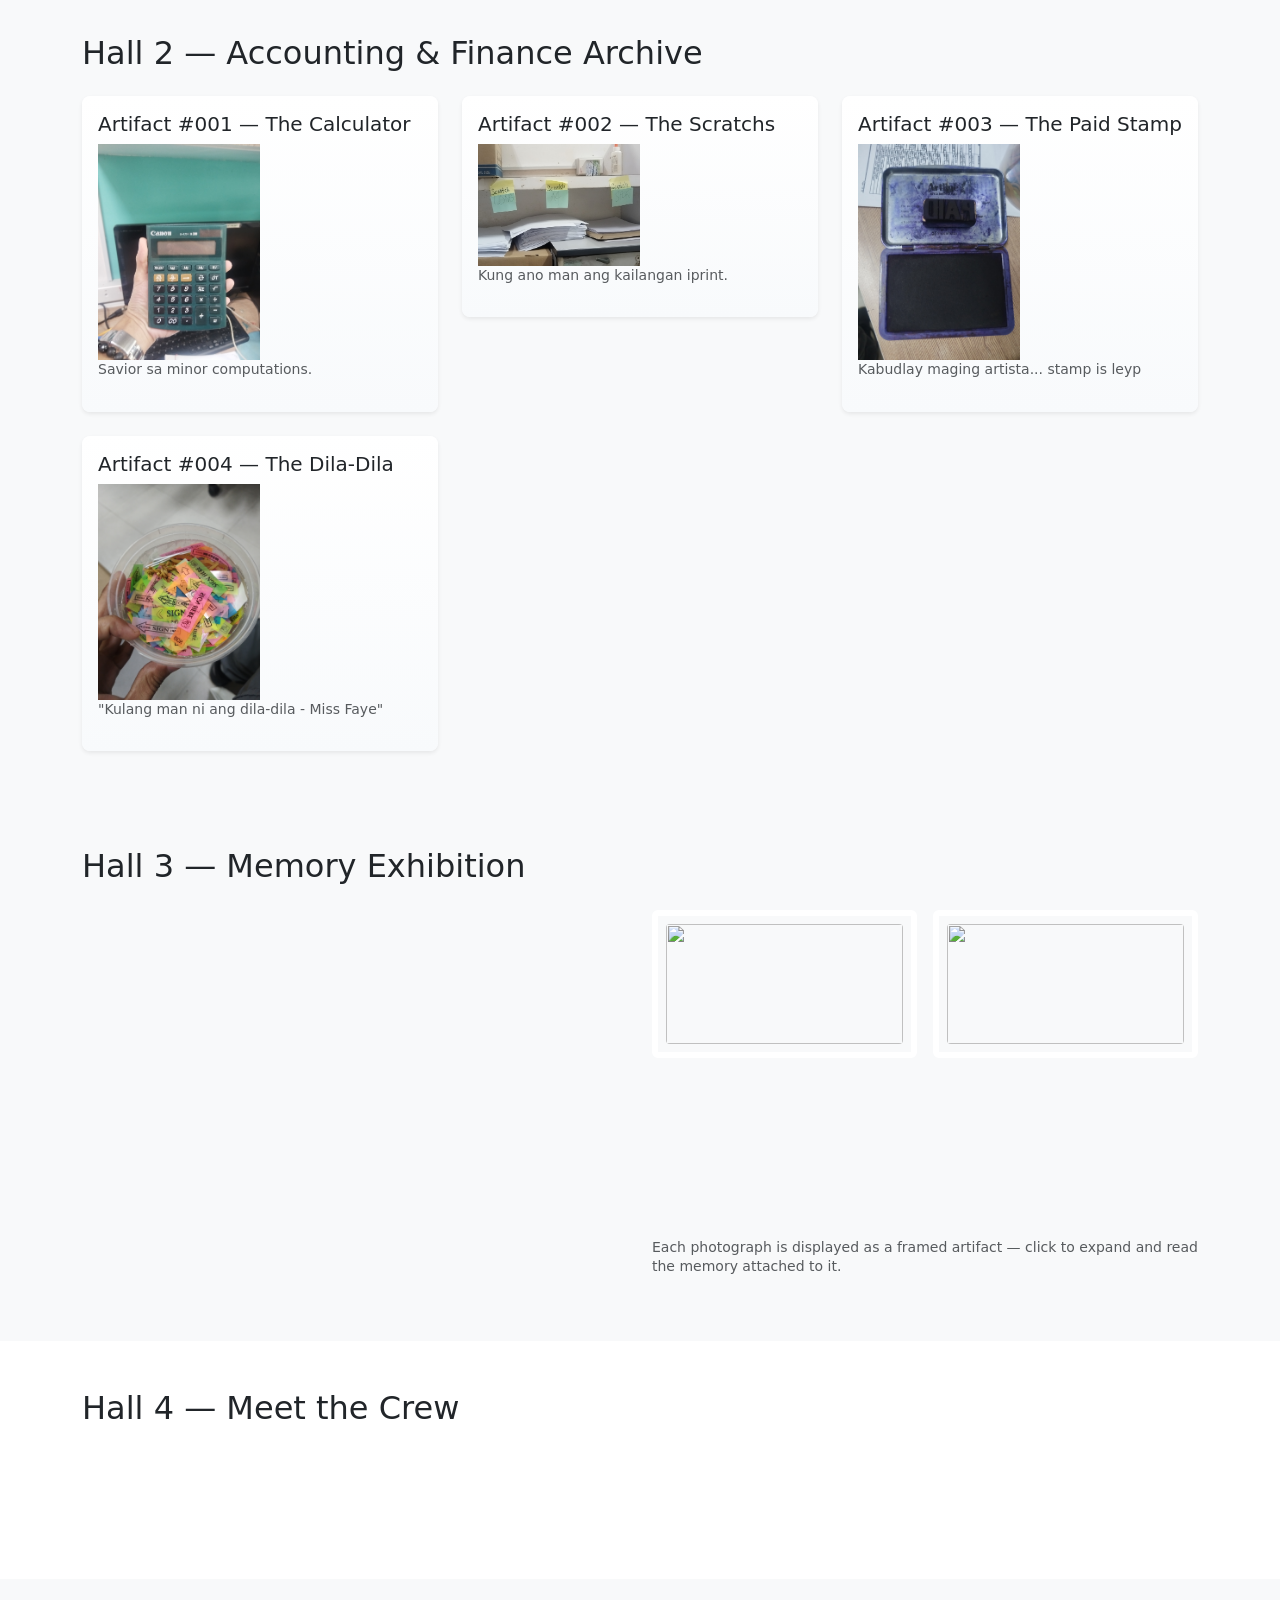
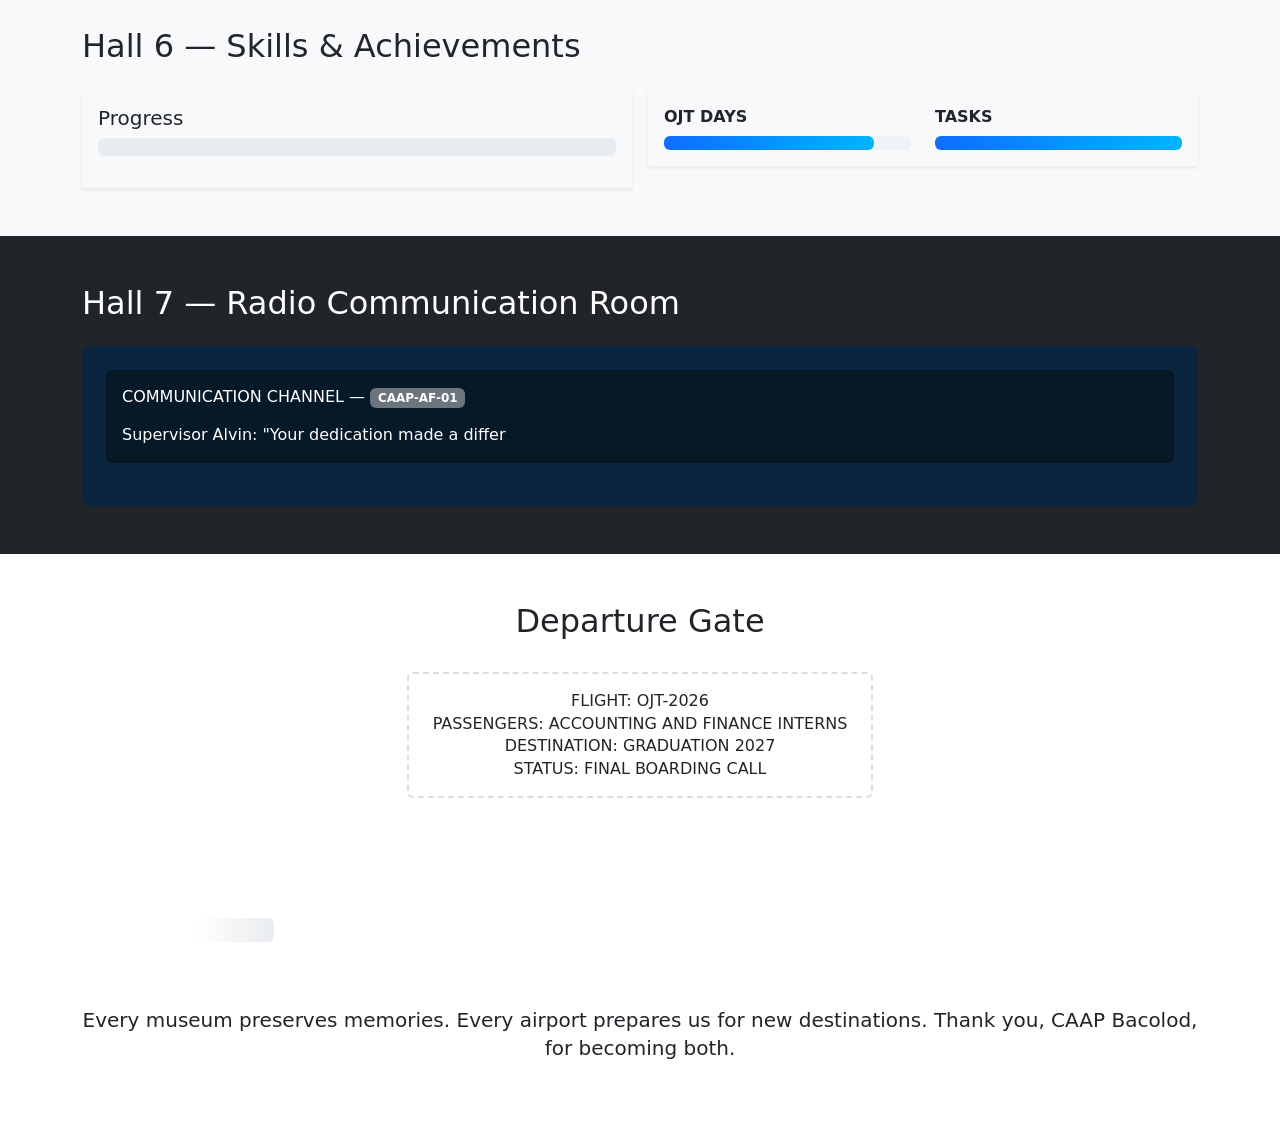
==== commit f1beac0d: "inserted images" ====
--- a/index.html
+++ b/index.html
@@ -33,7 +33,7 @@
             <div class="col-11 col-md-5">
               <div class="boarding-pass p-3 shadow-sm">
                 <div class="d-flex align-items-center">
-                  <img src="images/i1.svg" alt="Intern A" class="rounded me-3" width="80">
+                  <img src="images/i1.jpeg" alt="Intern A" class="rounded me-3" width="80">
                   <div class="flex-grow-1 text-start">
                     <div class="fw-bold">Alex (Intern A)</div>
                     <small class="text-muted">University of Example • BS Accountancy</small>
@@ -45,7 +45,7 @@
             <div class="col-11 col-md-5">
               <div class="boarding-pass p-3 shadow-sm">
                 <div class="d-flex align-items-center">
-                  <img src="images/i2.svg" alt="Intern B" class="rounded me-3" width="80">
+                  <img src="images/i2.jpeg" alt="Intern B" class="rounded me-3" width="80">
                   <div class="flex-grow-1 text-start">
                     <div class="fw-bold">Bea (Intern B)</div>
                     <small class="text-muted">Example State University • BS Finance</small>
@@ -110,27 +110,28 @@
               <div class="artifact-card p-3 shadow-sm" data-artifact="calculator">
                 <h5>Artifact #001 — The Calculator</h5>
                 <div class="col-6"><img src="images/calculator.jpg" class="img-fluid" alt="Calculator"></div>
+                <p class="small text-muted">Savior sa minor computations.</p>
               </div>
             </div>
             <div class="col-md-4" data-aos="fade-up" data-aos-delay="60">
               <div class="artifact-card p-3 shadow-sm" data-artifact="spreadsheet">
                 <h5>Artifact #002 — The Scratchs</h5>
                 <div class="col-6"><img src="images/scratchs.jpg" class="img-fluid" alt="Scratchs"></div>
-                <p class="small text-muted">A living document of entries, formulas and lessons learned.</p>
+                <p class="small text-muted">Kung ano man ang kailangan iprint.</p>
               </div>
             </div>
             <div class="col-md-4" data-aos="fade-up" data-aos-delay="120">
               <div class="artifact-card p-3 shadow-sm" data-artifact="report">
-                <h5>Artifact #003 — The Paid</h5>
+                <h5>Artifact #003 — The Paid Stamp</h5>
                 <div class="col-6"><img src="images/paid.jpg" class="img-fluid" alt="Paid"></div>
-                <p class="small text-muted">The first formal report submitted by the interns.</p>
+                <p class="small text-muted">Kabudlay maging artista... stamp is leyp</p>
               </div>
             </div>
             <div class="col-md-4" data-aos="fade-up" data-aos-delay="180">
               <div class="artifact-card p-3 shadow-sm" data-artifact="filing">
                 <h5>Artifact #004 — The Dila-Dila</h5>
                 <div class="col-6"><img src="images/dila.jpg" class="img-fluid" alt="Dila-Dila"></div>
-                <p class="small text-muted">Organized chaos — a cabinet of forms and memos.</p>
+                <p class="small text-muted">"Kulang man ni ang dila-dila - Miss Faye"</p>
               </div>
             </div>
           </div>
@@ -144,16 +145,16 @@
           <div class="row g-4 align-items-center">
             <div class="col-lg-6" data-aos="zoom-in">
               <div class="frame-large p-3 shadow-sm">
-                <img id="heroPhoto" src="images/photo3.svg" alt="Memorable moment" class="w-100">
-                <div class="caption mt-2 small text-muted">Artifact #006 — Memorable internship moment</div>
+                <img id="heroPhoto" src="images/art.jpeg" alt="Memorable moment" class="w-100">
+                <div class="caption mt-2 small text-muted">Will miss those zumba sessions every Thursday!🫨</div>
               </div>
             </div>
             <div class="col-lg-6">
               <div class="row g-3">
-                <div class="col-6" data-aos="fade-up"><div class="frame-sm p-2"><img src="images/photo1.svg" class="w-100" data-caption="Photo of the two interns"></div></div>
-                <div class="col-6" data-aos="fade-up" data-aos-delay="60"><div class="frame-sm p-2"><img src="images/photo2.svg" class="w-100" data-caption="Accounting & Finance team"></div></div>
-                <div class="col-6" data-aos="fade-up" data-aos-delay="120"><div class="frame-sm p-2"><img src="images/photo4.svg" class="w-100" data-caption="Office / workplace"></div></div>
-                <div class="col-6" data-aos="fade-up" data-aos-delay="180"><div class="frame-sm p-2"><img src="images/photo5.svg" class="w-100" data-caption="Final day / farewell"></div></div>
+                <div class="col-6" data-aos="fade-up"><div class="frame-sm p-2"><img src="images/art1.jpeg" class="w-100" data-caption="Photo of the two interns"></div></div>
+                <div class="col-6" data-aos="fade-up" data-aos-delay="60"><div class="frame-sm p-2"><img src="images/art2.jpeg" class="w-100" data-caption="Accounting & Finance team"></div></div>
+                <div class="col-6" data-aos="fade-up" data-aos-delay="120"><div class="frame-sm p-2"><img src="images/art3.jpeg" class="w-100" data-caption="Office / workplace"></div></div>
+                <div class="col-6" data-aos="fade-up" data-aos-delay="180"><div class="frame-sm p-2"><img src="images/art4.jpeg" class="w-100" data-caption="Final day / farewell"></div></div>
               </div>
               <p class="mt-3 small text-muted">Each photograph is displayed as a framed artifact — click to expand and read the memory attached to it.</p>
             </div>
@@ -215,17 +216,6 @@
               <div class="channel">COMMUNICATION CHANNEL — <span class="badge bg-secondary">CAAP-AF-01</span></div>
               <div id="radioFeed" class="mt-3"></div>
             </div>
-          </div>
-        </div>
-      </section>
-
-      <!-- Hall 6: Radio Communication Center -->
-      <section id="hall6" class="py-5 text-white bg-dark">
-        <div class="container">
-          <h2 class="mb-4">Hall 6 — Radio Communication Center</h2>
-          <div class="radio-box p-4">
-            <div class="comm-indicator" id="commIndicator"></div>
-            <div id="radioMessages" class="mt-3"></div>
           </div>
         </div>
       </section>
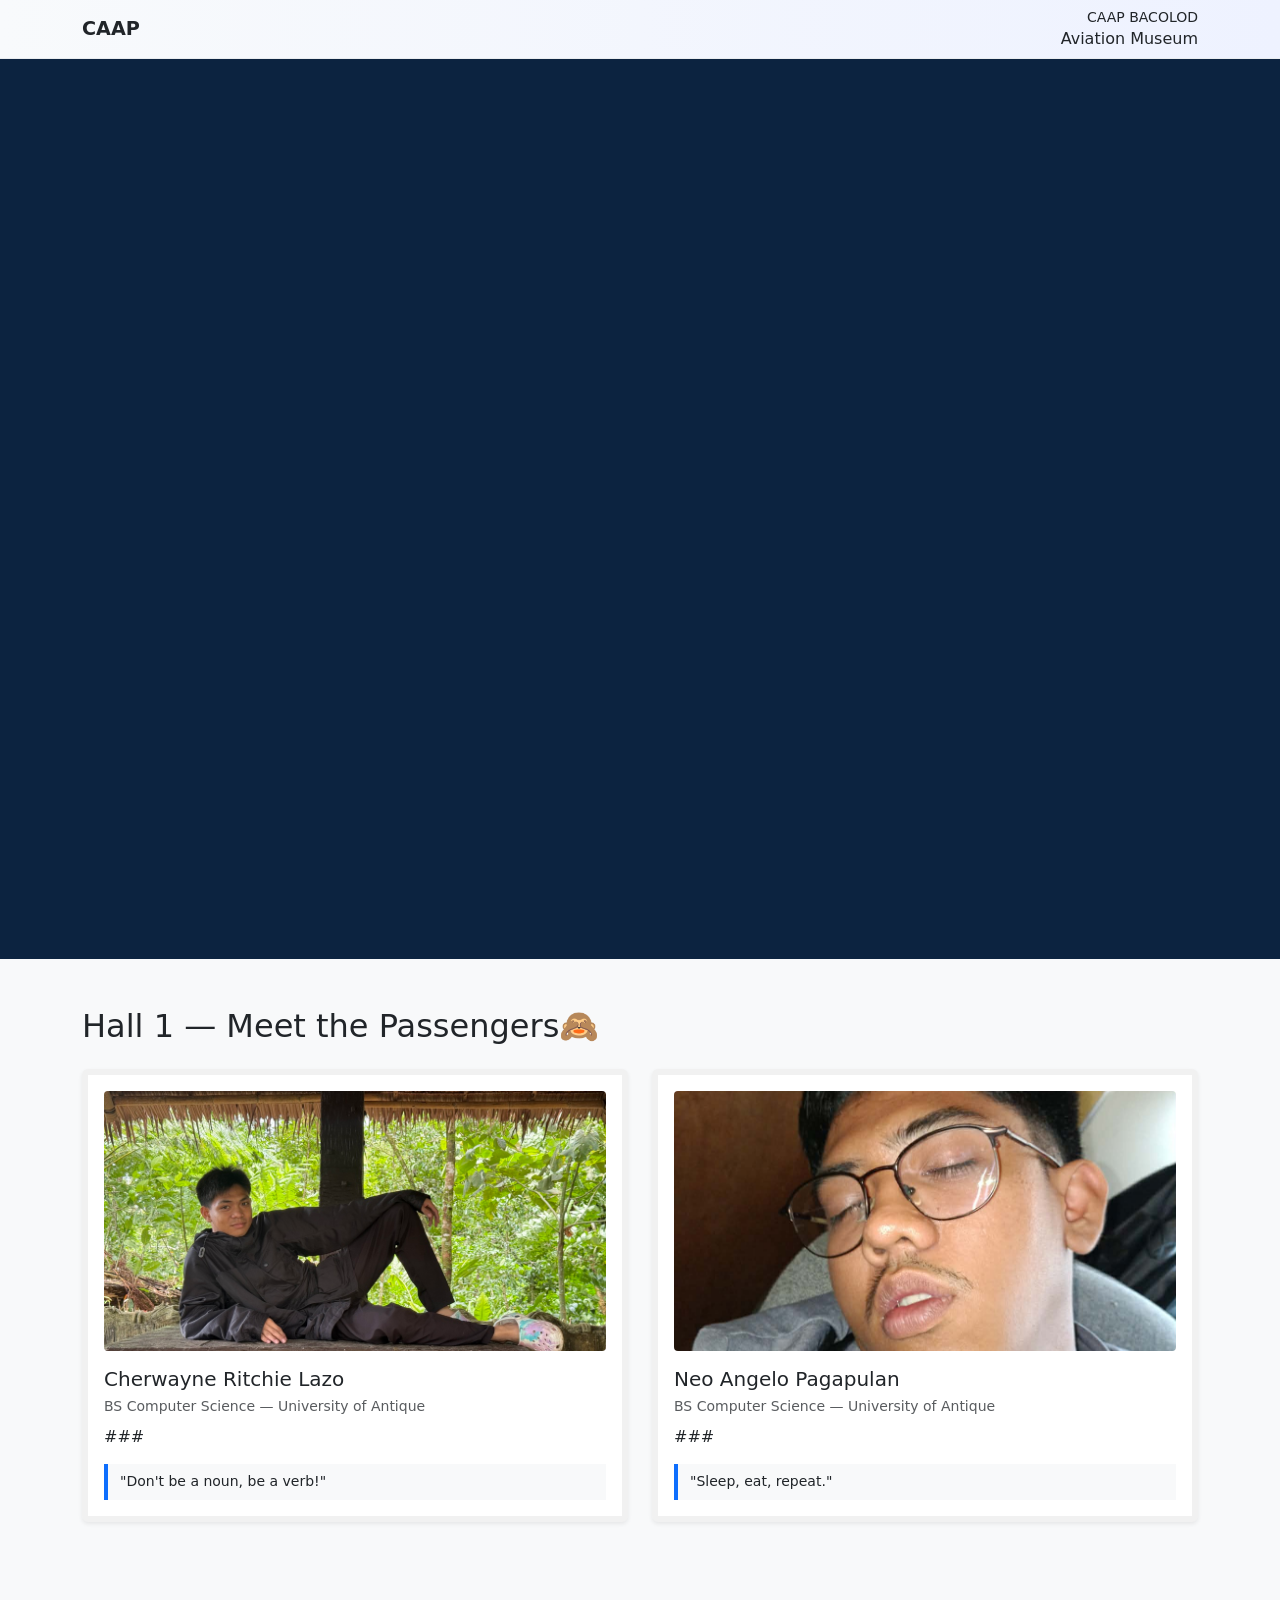
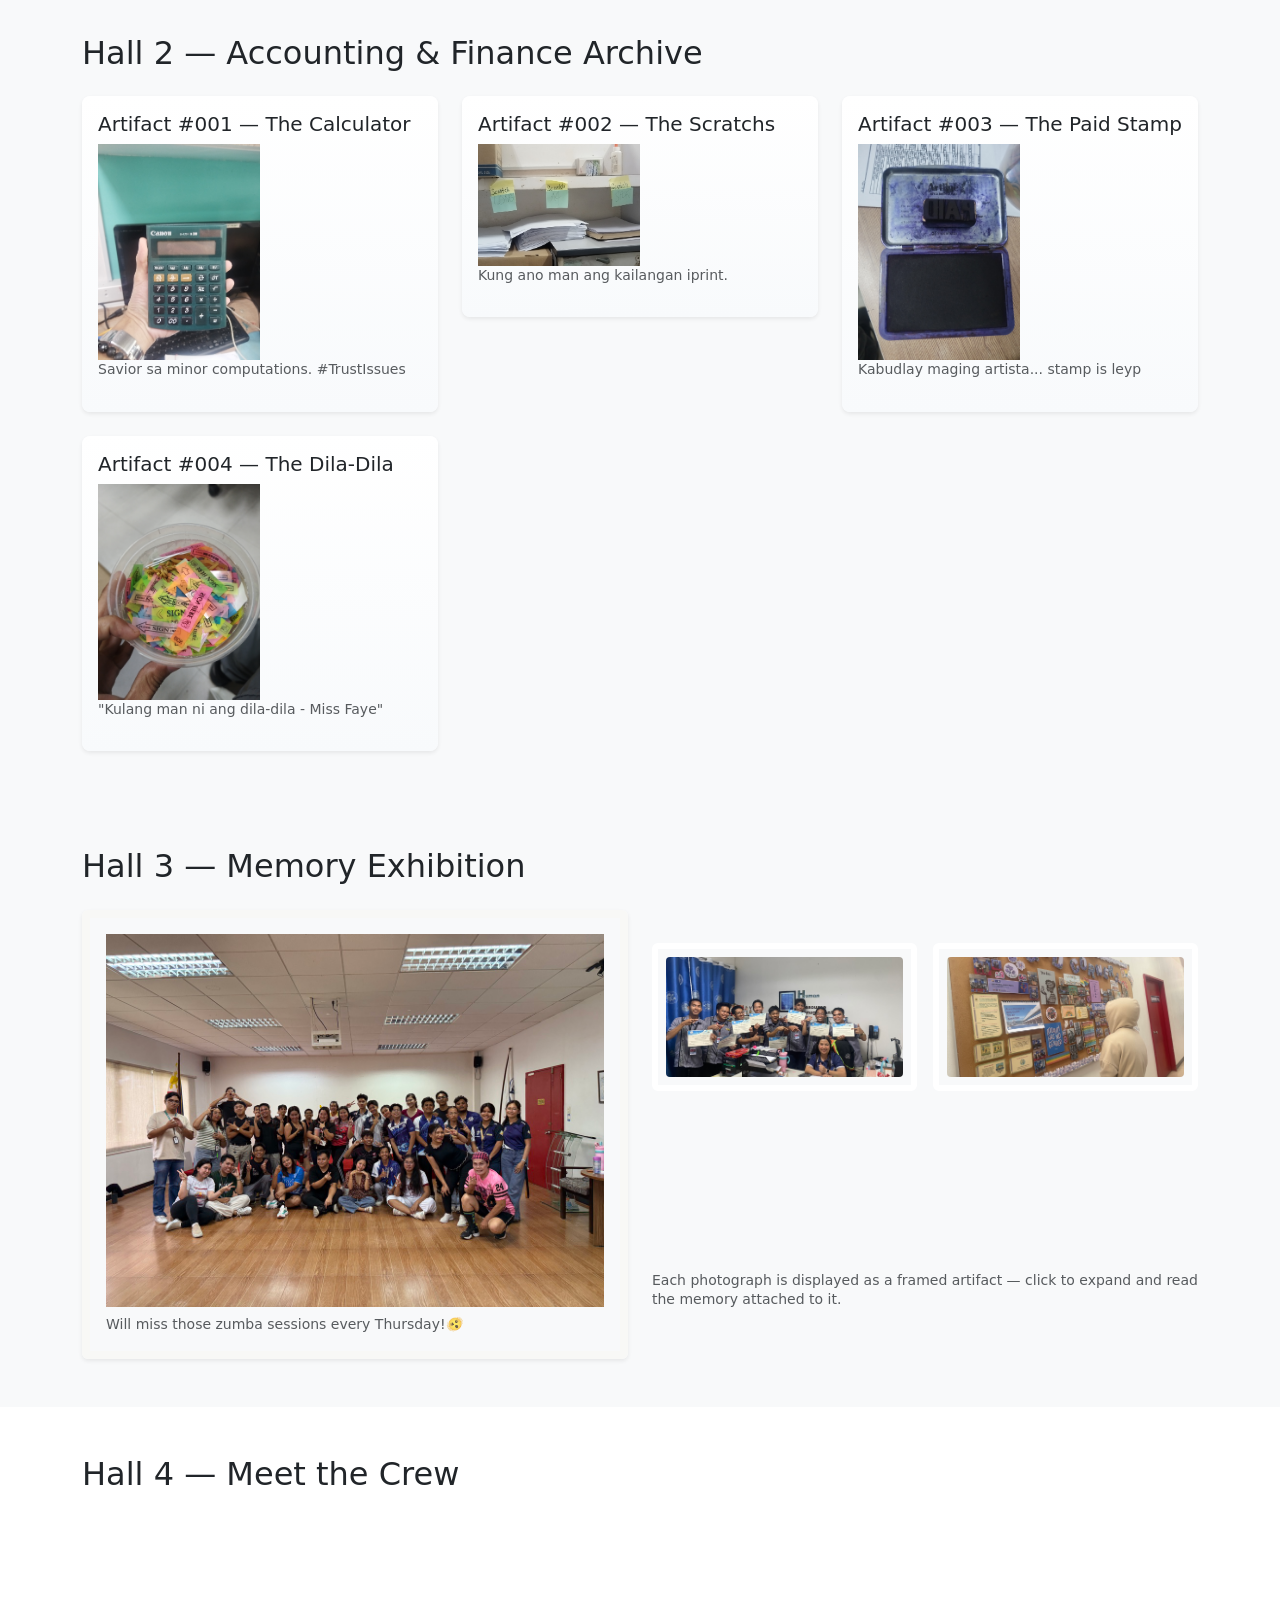
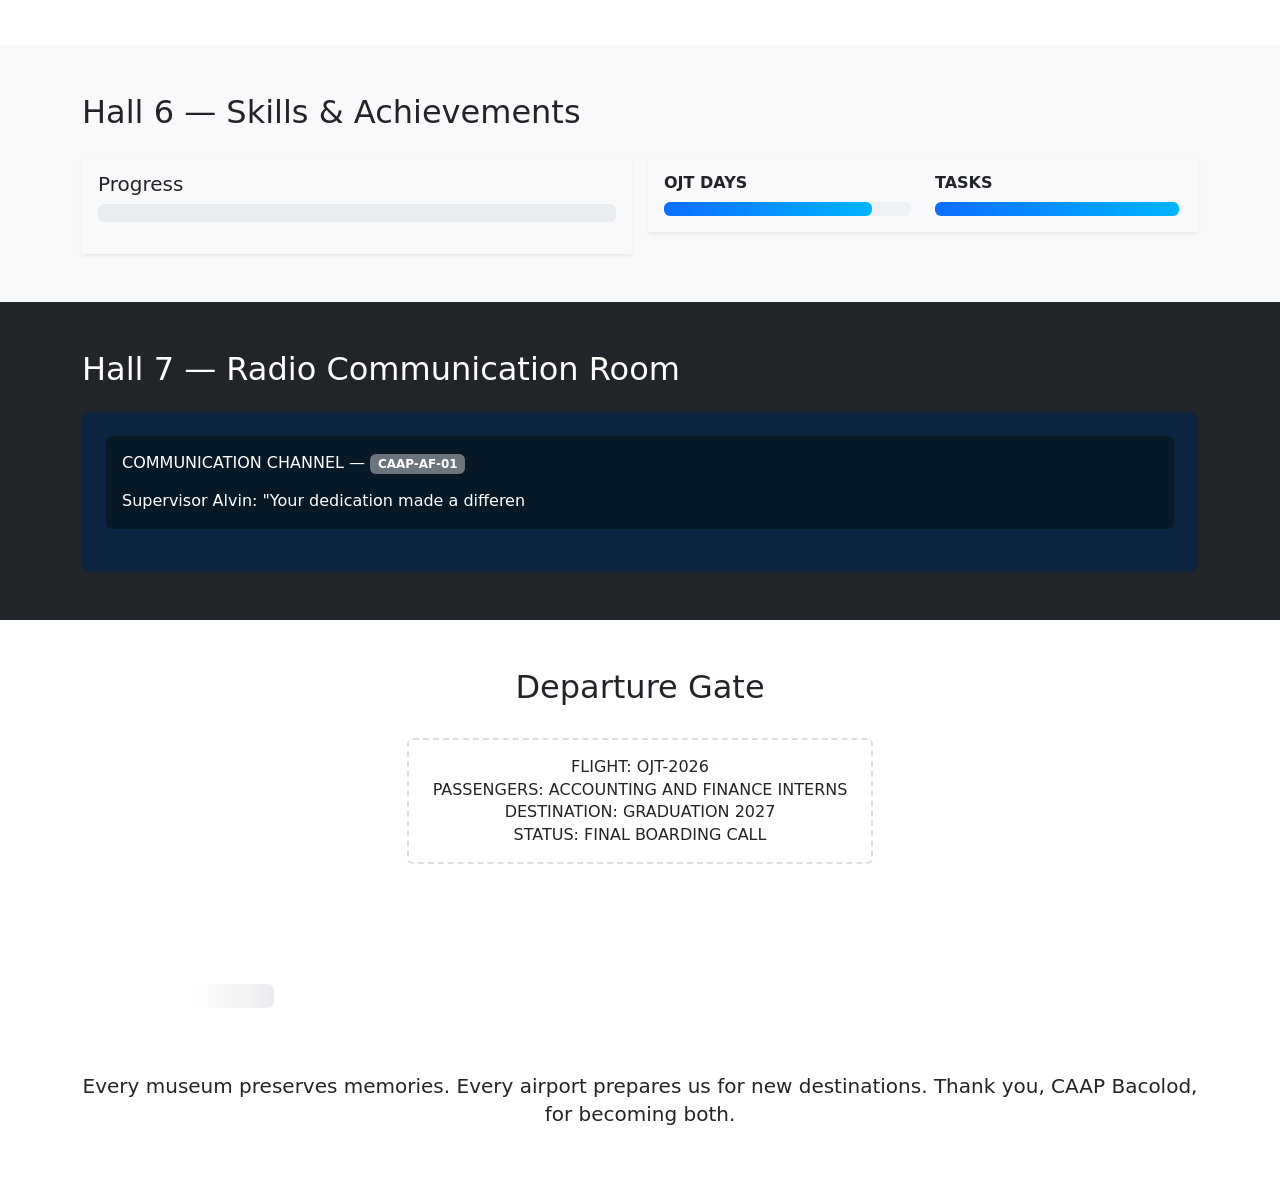
==== commit e425f52b: "moved the images to folder" ====
--- a/index.html
+++ b/index.html
@@ -110,7 +110,7 @@
               <div class="artifact-card p-3 shadow-sm" data-artifact="calculator">
                 <h5>Artifact #001 — The Calculator</h5>
                 <div class="col-6"><img src="images/calculator.jpg" class="img-fluid" alt="Calculator"></div>
-                <p class="small text-muted">Savior sa minor computations.</p>
+                <p class="small text-muted">Savior sa minor computations. #TrustIssues</p>
               </div>
             </div>
             <div class="col-md-4" data-aos="fade-up" data-aos-delay="60">
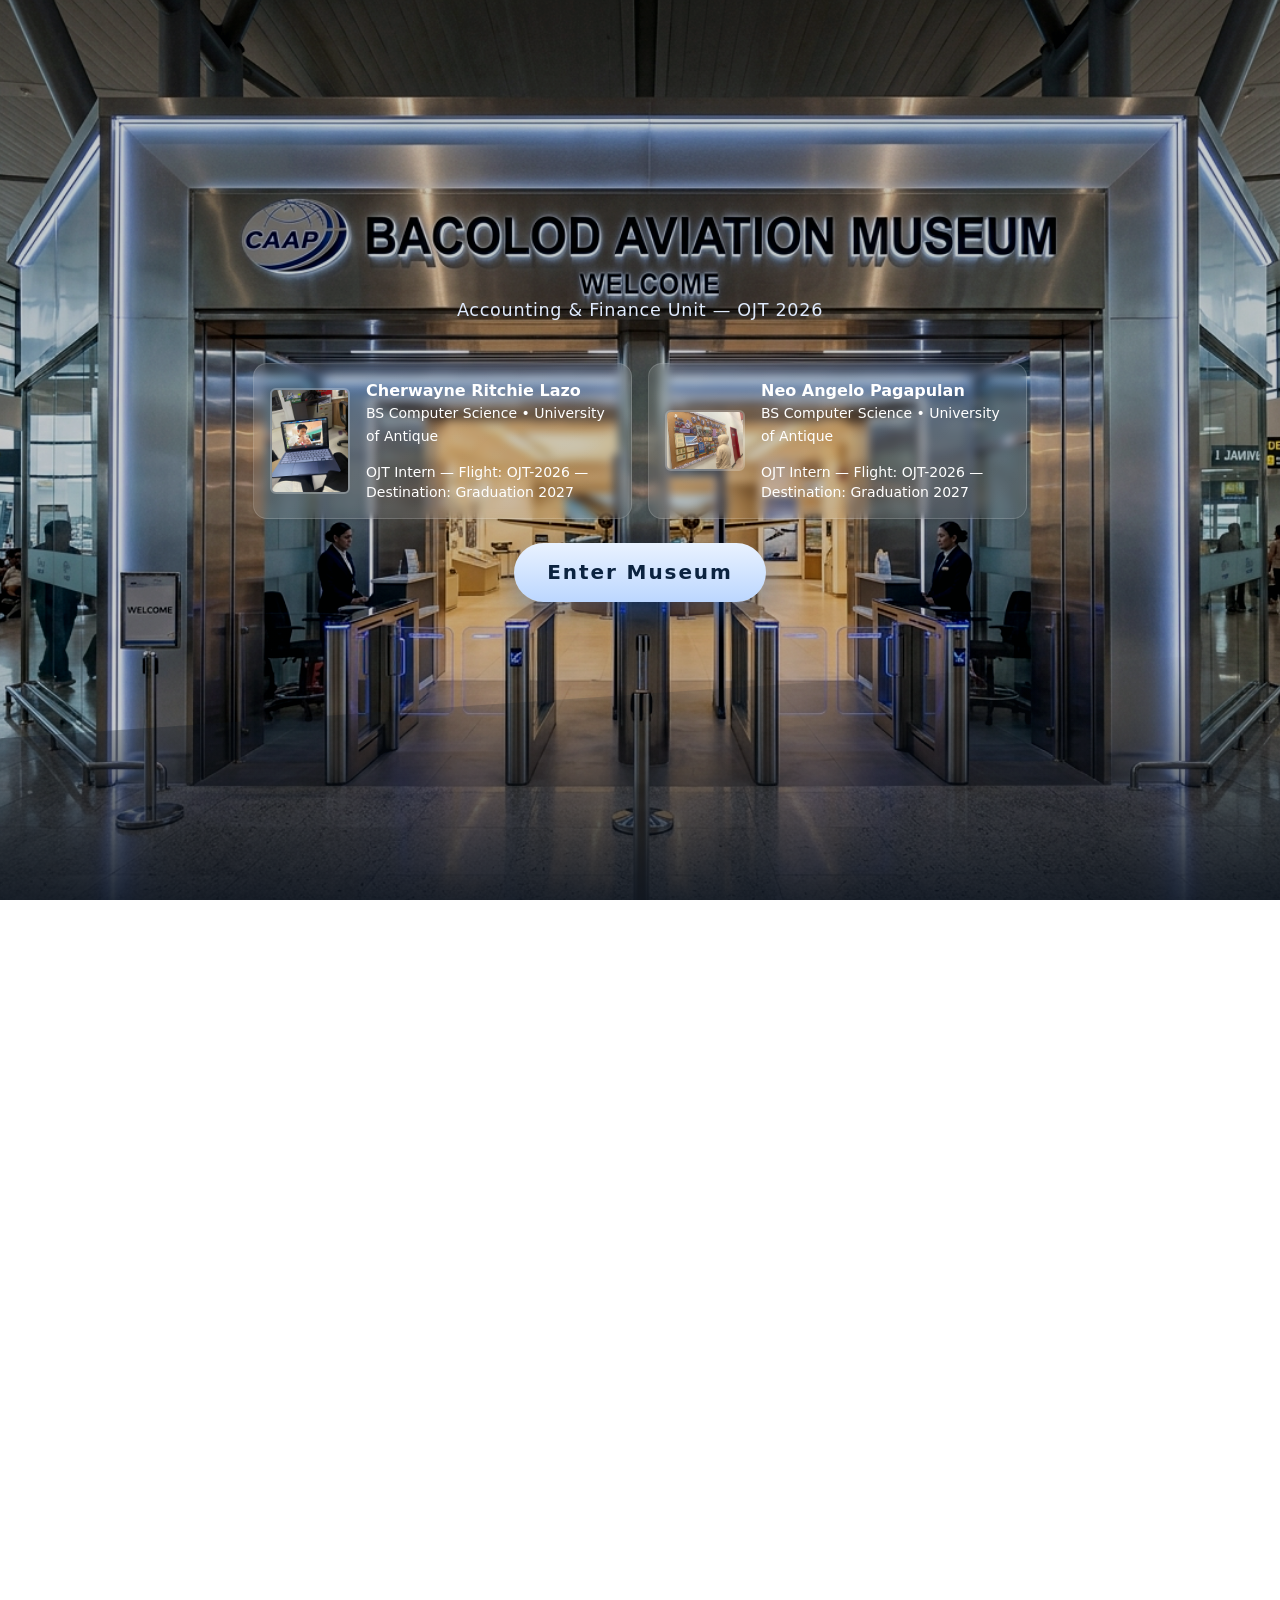
==== commit 40640470: "images and js" ====
--- a/index.html
+++ b/index.html
@@ -10,34 +10,21 @@
   </head>
   <body>
 
-    <header class="museum-header">
-      <div class="container d-flex align-items-center justify-content-between py-2">
-        <div class="logo" id="caapLogo">CAAP</div>
-        <div class="header-title text-end">
-          <div class="small">CAAP BACOLOD</div>
-          <div class="muted">Aviation Museum</div>
-        </div>
-      </div>
-    </header>
-
     <!-- Landing / Museum Entrance -->
     <main>
       <section id="landing" class="landing d-flex align-items-center justify-content-center">
         <div class="landing-inner text-center">
-          <h1 class="display-5">CAAP BACOLOD</h1>
-          <h2 class="mt-2">AVIATION MUSEUM</h2>
-          <h3 class="fw-bold mt-3">Special Exhibition — Two Interns. One Journey.</h3>
           <p class="lead">Accounting & Finance Unit — OJT 2026</p>
 
           <div class="boarding row g-3 justify-content-center my-4">
             <div class="col-11 col-md-5">
               <div class="boarding-pass p-3 shadow-sm">
                 <div class="d-flex align-items-center">
-                  <img src="images/i1.jpeg" alt="Intern A" class="rounded me-3" width="80">
+                  <img src="images/i11.jpeg" alt="Cherwayne Ritchie Lazo" class="rounded me-3" width="80">
                   <div class="flex-grow-1 text-start">
-                    <div class="fw-bold">Alex (Intern A)</div>
-                    <small class="text-muted">University of Example • BS Accountancy</small>
-                    <div class="mt-1 small">OJT Intern — Flight: OJT-2026 — Destination: Graduation 2027</div>
+                    <div class="fw-bold">Cherwayne Ritchie Lazo</div>
+                    <small class="mt-1 small">BS Computer Science • University of Antique</small>
+                    <div class="mt-3 small">OJT Intern — Flight: OJT-2026 — Destination: Graduation 2027</div>
                   </div>
                 </div>
               </div>
@@ -45,11 +32,11 @@
             <div class="col-11 col-md-5">
               <div class="boarding-pass p-3 shadow-sm">
                 <div class="d-flex align-items-center">
-                  <img src="images/i2.jpeg" alt="Intern B" class="rounded me-3" width="80">
+                  <img src="images/art2.jpeg" alt="Neo Angelo Pagapulan" class="rounded me-3" width="80">
                   <div class="flex-grow-1 text-start">
-                    <div class="fw-bold">Bea (Intern B)</div>
-                    <small class="text-muted">Example State University • BS Finance</small>
-                    <div class="mt-1 small">OJT Intern — Flight: OJT-2026 — Destination: Graduation 2027</div>
+                    <div class="fw-bold">Neo Angelo Pagapulan</div>
+                    <small class="mt-1 small">BS Computer Science • University of Antique</small>
+                    <div class="mt-3 small">OJT Intern — Flight: OJT-2026 — Destination: Graduation 2027</div>
                   </div>
                 </div>
               </div>
@@ -59,9 +46,8 @@
           <button id="enterBtn" class="btn btn-primary btn-lg">Enter Museum</button>
         </div>
 
-        <div class="doors">
-          <div class="door door-left"></div>
-          <div class="door door-right"></div>
+        <div class="entry-visual" aria-hidden="true">
+          <img src="images/gate.png" alt="Airport checkpoint gate" class="gate-image">
         </div>
       </section>
 
@@ -151,10 +137,12 @@
             </div>
             <div class="col-lg-6">
               <div class="row g-3">
-                <div class="col-6" data-aos="fade-up"><div class="frame-sm p-2"><img src="images/art1.jpeg" class="w-100" data-caption="Photo of the two interns"></div></div>
-                <div class="col-6" data-aos="fade-up" data-aos-delay="60"><div class="frame-sm p-2"><img src="images/art2.jpeg" class="w-100" data-caption="Accounting & Finance team"></div></div>
-                <div class="col-6" data-aos="fade-up" data-aos-delay="120"><div class="frame-sm p-2"><img src="images/art3.jpeg" class="w-100" data-caption="Office / workplace"></div></div>
-                <div class="col-6" data-aos="fade-up" data-aos-delay="180"><div class="frame-sm p-2"><img src="images/art4.jpeg" class="w-100" data-caption="Final day / farewell"></div></div>
+                <div class="col-6" data-aos="fade-up"><div class="frame-sm p-2"><img src="images/art.jpeg" class="w-100" data-caption="Last Zumba"></div></div>
+                <div class="col-6" data-aos="fade-up"><div class="frame-sm p-2"><img src="images/art1.jpeg" class="w-100" data-caption="Last Day"></div></div>
+                <div class="col-6" data-aos="fade-up" data-aos-delay="60"><div class="frame-sm p-2"><img src="images/art5.jpeg" class="w-100" data-caption="First Selfie with Miss Lorena✌️After finishing ang kadamo damo nga paperworks nga gin file."></div></div>
+                <div class="col-6" data-aos="fade-up" data-aos-delay="120"><div class="frame-sm p-2"><img src="images/art3.jpeg" class="w-100" data-caption="Chikahan sa HR...last week na of OJT. Also the first ever selfie with Miss Clarence (first one to get close with sa Finance-very approachable!)"></div></div>
+                <div class="col-6" data-aos="fade-up" data-aos-delay="180"><div class="frame-sm p-2"><img src="images/art6.jpeg" class="w-100" data-caption="First ever selfie with them🫣"></div></div>
+                <div class="col-6" data-aos="fade-up" data-aos-delay="180"><div class="frame-sm p-2"><img src="images/managers.jpeg" class="w-100" data-caption="Last day pic. Taken sa managers office with Miss Faye (strict yet caring) and Miss Jaja (vv friendly one of the best workmate to have.)"></div></div>
               </div>
               <p class="mt-3 small text-muted">Each photograph is displayed as a framed artifact — click to expand and read the memory attached to it.</p>
             </div>
@@ -168,40 +156,28 @@
           <h2 class="mb-4">Hall 4 — Meet the Crew</h2>
           <div class="row g-3" id="crewWall">
             <div class="col-6 col-md-3" data-aos="flip-left">
-              <div class="id-card p-3 shadow-sm" data-person="sup1"><div class="initials">AA</div><div class="info"><strong>Alvin A.</strong><div class="small text-muted">Supervisor</div></div></div>
+              <div class="id-card p-3 shadow-sm" data-person="sup1"><img src="images/jing.jpeg" alt="Miss Jing" class="crew-photo"><div class="info"><strong>Miss Jing</strong><div class="small text-muted">Supervisor</div></div></div>
             </div>
             <div class="col-6 col-md-3" data-aos="flip-left" data-aos-delay="60">
-              <div class="id-card p-3 shadow-sm" data-person="mentor1"><div class="initials">MB</div><div class="info"><strong>Maria B.</strong><div class="small text-muted">Mentor</div></div></div>
+              <div class="id-card p-3 shadow-sm" data-person="mentor1"><img src="images/bibing.jpeg" alt="Miss Bibing" class="crew-photo"><div class="info"><strong>Miss Bibing</strong><div class="small text-muted">Finance Team</div></div></div>
             </div>
             <div class="col-6 col-md-3" data-aos="flip-left" data-aos-delay="120">
-              <div class="id-card p-3 shadow-sm" data-person="acct1"><div class="initials">CS</div><div class="info"><strong>C. Santos</strong><div class="small text-muted">Accounting Team</div></div></div>
-            </div>
-            <div class="col-6 col-md-3" data-aos="flip-left" data-aos-delay="180">
-              <div class="id-card p-3 shadow-sm" data-person="fin1"><div class="initials">RL</div><div class="info"><strong>R. Lopez</strong><div class="small text-muted">Finance Team</div></div></div>
-            </div>
-          </div>
-        </div>
-      </section>
-
-      <!-- Hall 6: Skills & Achievements -->
-      <section id="hall6" class="py-5 bg-light">
-        <div class="container">
-          <h2 class="mb-4">Hall 6 — Skills & Achievements</h2>
-          <div class="row g-3">
-            <div class="col-md-6">
-              <div class="achievement-panel p-3 shadow-sm">
-                <h5>Progress</h5>
-                <div class="progress mt-2" style="height:18px;"><div id="overallProgress" class="progress-bar bg-info" role="progressbar" style="width:0%"></div></div>
-                <div class="mt-3 d-flex gap-2 flex-wrap" id="badges"></div>
-              </div>
-            </div>
-            <div class="col-md-6">
-              <div class="stats p-3 shadow-sm">
-                <div class="row">
-                  <div class="col-6"><strong>OJT DAYS</strong><div class="meter" data-value="85"></div></div>
-                  <div class="col-6"><strong>TASKS</strong><div class="meter" data-value="124"></div></div>
-                </div>
-              </div>
+              <div class="id-card p-3 shadow-sm" data-person="acct1"><img src="images/lor.jpeg" alt="Miss Lorena" class="crew-photo"><div class="info"><strong>Miss Lorena</strong><div class="small text-muted">Finance Team</div></div></div>
+            </div>
+            <div class="col-6 col-md-3" data-aos="flip-left" data-aos-delay="180">
+              <div class="id-card p-3 shadow-sm" data-person="fin1"><img src="images/cla.jpeg" alt="Miss Clarence" class="crew-photo"><div class="info"><strong>Miss Clarence</strong><div class="small text-muted">Finance Team</div></div></div>
+            </div>
+            <div class="col-6 col-md-3" data-aos="flip-left" data-aos-delay="180">
+              <div class="id-card p-3 shadow-sm" data-person="fin1"><img src="images/jing.jpeg" alt="Miss Juvy" class="crew-photo"><div class="info"><strong>Miss Juvy</strong><div class="small text-muted">Finance Team</div></div></div>
+            </div>
+            <div class="col-6 col-md-3" data-aos="flip-left" data-aos-delay="180">
+              <div class="id-card p-3 shadow-sm" data-person="fin1"><img src="images/ems.jpeg" alt="Miss Ems" class="crew-photo"><div class="info"><strong>Miss Ems</strong><div class="small text-muted">Finance Team</div></div></div>
+            </div>
+            <div class="col-6 col-md-3" data-aos="flip-left" data-aos-delay="180">
+              <div class="id-card p-3 shadow-sm" data-person="fin1"><img src="images/francine.jpeg" alt="Miss Francine" class="crew-photo"><div class="info"><strong>Miss Francine</strong><div class="small text-muted">Finance Team</div></div></div>
+            </div>
+            <div class="col-6 col-md-3" data-aos="flip-left" data-aos-delay="180">
+              <div class="id-card p-3 shadow-sm" data-person="fin1"><img src="images/kyle.jpeg" alt="Sir Kyle" class="crew-photo"><div class="info"><strong>Sir Kyle</strong><div class="small text-muted">Finance Team</div></div></div>
             </div>
           </div>
         </div>
@@ -210,7 +186,7 @@
       <!-- Hall 7: Radio Communication Room -->
       <section id="hall7" class="py-5 text-white bg-dark">
         <div class="container">
-          <h2 class="mb-4">Hall 7 — Radio Communication Room</h2>
+          <h2 class="mb-4">Hall 5 — Radio Communication Room</h2>
           <div class="radio-box p-4">
             <div class="comm-panel">
               <div class="channel">COMMUNICATION CHANNEL — <span class="badge bg-secondary">CAAP-AF-01</span></div>
@@ -231,10 +207,6 @@
             <div class="status">STATUS: <span>FINAL BOARDING CALL</span></div>
           </div>
 
-          <div class="runway">
-            <div class="plane" id="plane"></div>
-          </div>
-
           <p class="mt-4 lead">Every museum preserves memories. Every airport prepares us for new destinations.
             Thank you, CAAP Bacolod, for becoming both.</p>
         </div>
@@ -286,6 +258,7 @@
 
     <script src="https://cdn.jsdelivr.net/npm/bootstrap@5.3.2/dist/js/bootstrap.bundle.min.js"></script>
     <script src="https://cdnjs.cloudflare.com/ajax/libs/gsap/3.12.2/gsap.min.js"></script>
+    <script src="https://cdnjs.cloudflare.com/ajax/libs/gsap/3.12.2/ScrollTrigger.min.js"></script>
     <script src="https://unpkg.com/aos@2.3.4/dist/aos.js"></script>
     <script src="script.js"></script>
   </body>
--- a/style.css
+++ b/style.css
@@ -3,18 +3,105 @@
   --muted:#6c757d;
 }
 *{box-sizing:border-box}
-body{font-family:system-ui,-apple-system,Segoe UI,Roboto,'Helvetica Neue',Arial;line-height:1.4}
+body{font-family:system-ui,-apple-system,Segoe UI,Roboto,'Helvetica Neue',Arial;line-height:1.4; overflow-x:hidden}
+body.entrance-locked,
+html.entrance-locked{height:100%; overflow:hidden}
 .museum-header{background:linear-gradient(90deg,#f8fafc, #eef2ff);border-bottom:1px solid #e9ecef}
 .logo{font-weight:700;font-size:1.2rem;cursor:pointer}
 
-.landing{height:100vh;position:relative;background:linear-gradient(180deg,#0b2a45 0%, #06364f 60%);color:#fff}
-.landing-inner{max-width:980px}
-.landing h1{letter-spacing:2px}
-.boarding-pass{background:rgba(255,255,255,0.06);border-radius:8px}
-.doors{position:absolute;inset:0;pointer-events:none}
-.door{position:absolute;top:0;bottom:0;width:50%;background:#0c2340}
-.door-left{left:0}
-.door-right{right:0}
+.landing{
+  height:100vh;
+  position:relative;
+  overflow:hidden;
+  color:#fff;
+  isolation:isolate;
+  background:
+    radial-gradient(circle at 50% 14%, rgba(255,255,255,0.18), transparent 20%),
+    linear-gradient(180deg, #0d2340 0%, #0a1d34 25%, #082641 60%, #061b2d 100%);
+}
+.landing::before,
+.landing::after{
+  content:"";
+  position:absolute;
+  inset:0;
+  z-index:0;
+  pointer-events:none;
+}
+.landing::before{
+  background:
+    linear-gradient(transparent 0%, rgba(7,17,34,0.25) 100%),
+    repeating-linear-gradient(
+      90deg,
+      rgba(255,255,255,0.04) 0,
+      rgba(255,255,255,0.04) 1px,
+      transparent 1px,
+      transparent 80px
+    );
+}
+.landing::after{
+  inset:auto 0 -2px 0;
+  height:28vh;
+  background:linear-gradient(180deg, rgba(10,19,31,0), rgba(10,19,31,0.86));
+  clip-path:polygon(0 35%, 100% 0, 100% 100%, 0 100%);
+}
+.landing-inner{
+  position:relative;
+  z-index:2;
+  max-width:980px;
+  padding:2rem 1.5rem;
+}
+.landing h1{letter-spacing:2px; font-weight:700; text-shadow:0 6px 18px rgba(0,0,0,0.5)}
+.landing h2{letter-spacing:0.35rem; font-weight:600; color:#dfe9ff}
+.landing h3{letter-spacing:0.04rem}
+.boarding-pass{
+  background:linear-gradient(135deg, rgba(255,255,255,0.12), rgba(255,255,255,0.05));
+  border:1px solid rgba(255,255,255,0.15);
+  border-radius:14px;
+  backdrop-filter: blur(4px);
+  box-shadow:0 10px 24px rgba(0,0,0,0.18);
+}
+.entry-visual{
+  position:absolute;
+  inset:0;
+  z-index:0;
+  pointer-events:none;
+  overflow:hidden;
+  background:linear-gradient(180deg, rgba(8,14,22,0.55), rgba(8,14,22,0.7));
+}
+.gate-image{
+  width:100%;
+  height:100%;
+  object-fit:cover;
+  object-position:center;
+  filter:saturate(0.9) brightness(0.8) contrast(1.12);
+  opacity:0.95;
+  transform:scale(1.02);
+}
+
+#enterBtn{
+  background:linear-gradient(180deg,#e9f2ff,#bcd7ff);
+  color:#0b2340;
+  border:none;
+  border-radius:999px;
+  font-weight:700;
+  letter-spacing:0.12rem;
+  padding:0.9rem 2.1rem;
+  box-shadow:0 12px 28px rgba(13,94,214,0.35);
+}
+#enterBtn:hover{
+  transform:translateY(-2px);
+  box-shadow:0 16px 34px rgba(13,94,214,0.4);
+}
+
+.landing-inner .lead{
+  font-size:1.1rem;
+  letter-spacing:0.04em;
+  color:#dfeafc;
+}
+
+.landing .boarding .rounded{
+  border:2px solid rgba(255,255,255,0.25);
+}
 
 /* Exhibits */
 .exhibit .frame{border:6px solid #f1f1f1;border-radius:6px}
@@ -35,8 +122,8 @@
 .frame-sm img{height:120px;object-fit:cover;border-radius:4px}
 
 /* Crew ID cards */
-.id-card{display:flex;gap:0.75rem;align-items:center;border-radius:6px;background:#fff}
-.id-card .initials{width:48px;height:48px;border-radius:6px;background:#0d6efd;color:#fff;display:flex;align-items:center;justify-content:center;font-weight:700}
+.id-card{display:flex;gap:0.9rem;align-items:center;border-radius:6px;background:#fff}
+.id-card .crew-photo{width:76px;height:76px;border-radius:10px;object-fit:cover;flex-shrink:0;border:2px solid #dbe7ff;box-shadow:0 2px 8px rgba(13,110,253,0.18)}
 .id-card .info{font-size:.95rem}
 
 /* Achievements & badges */
